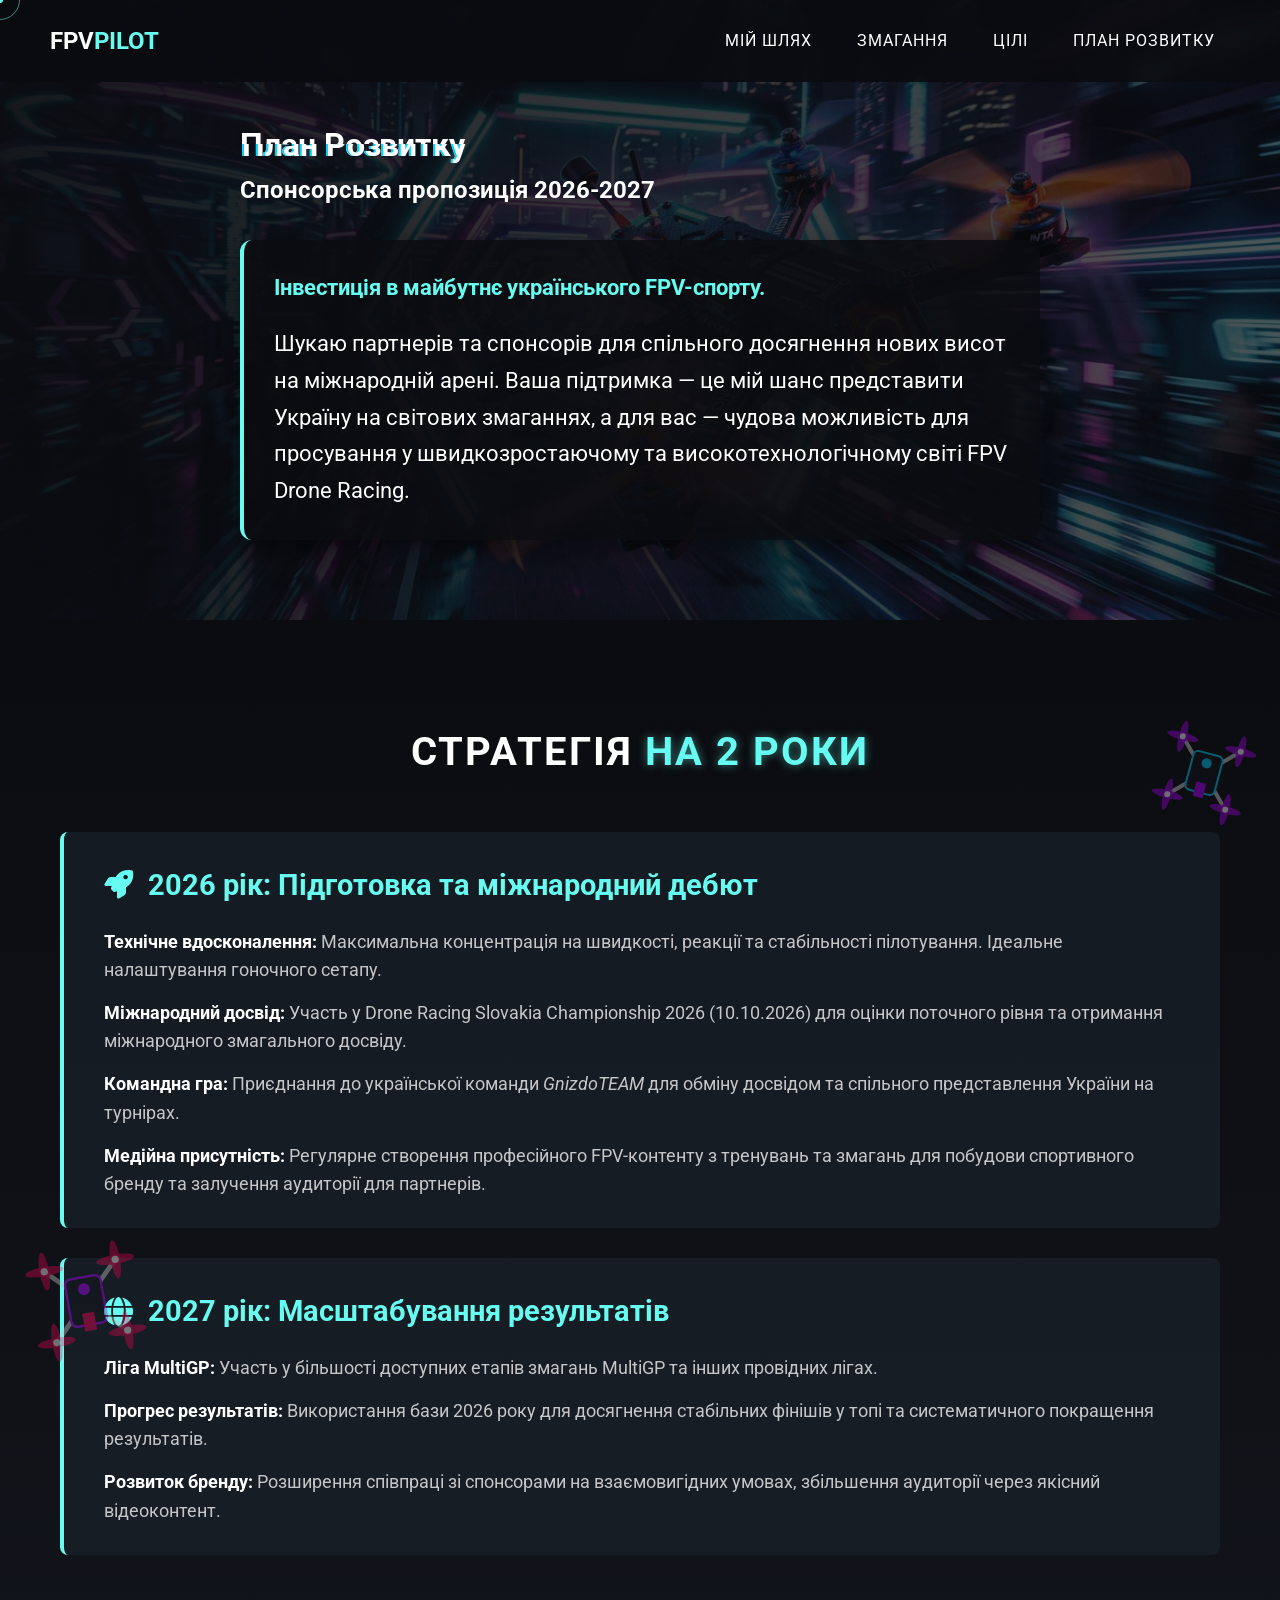
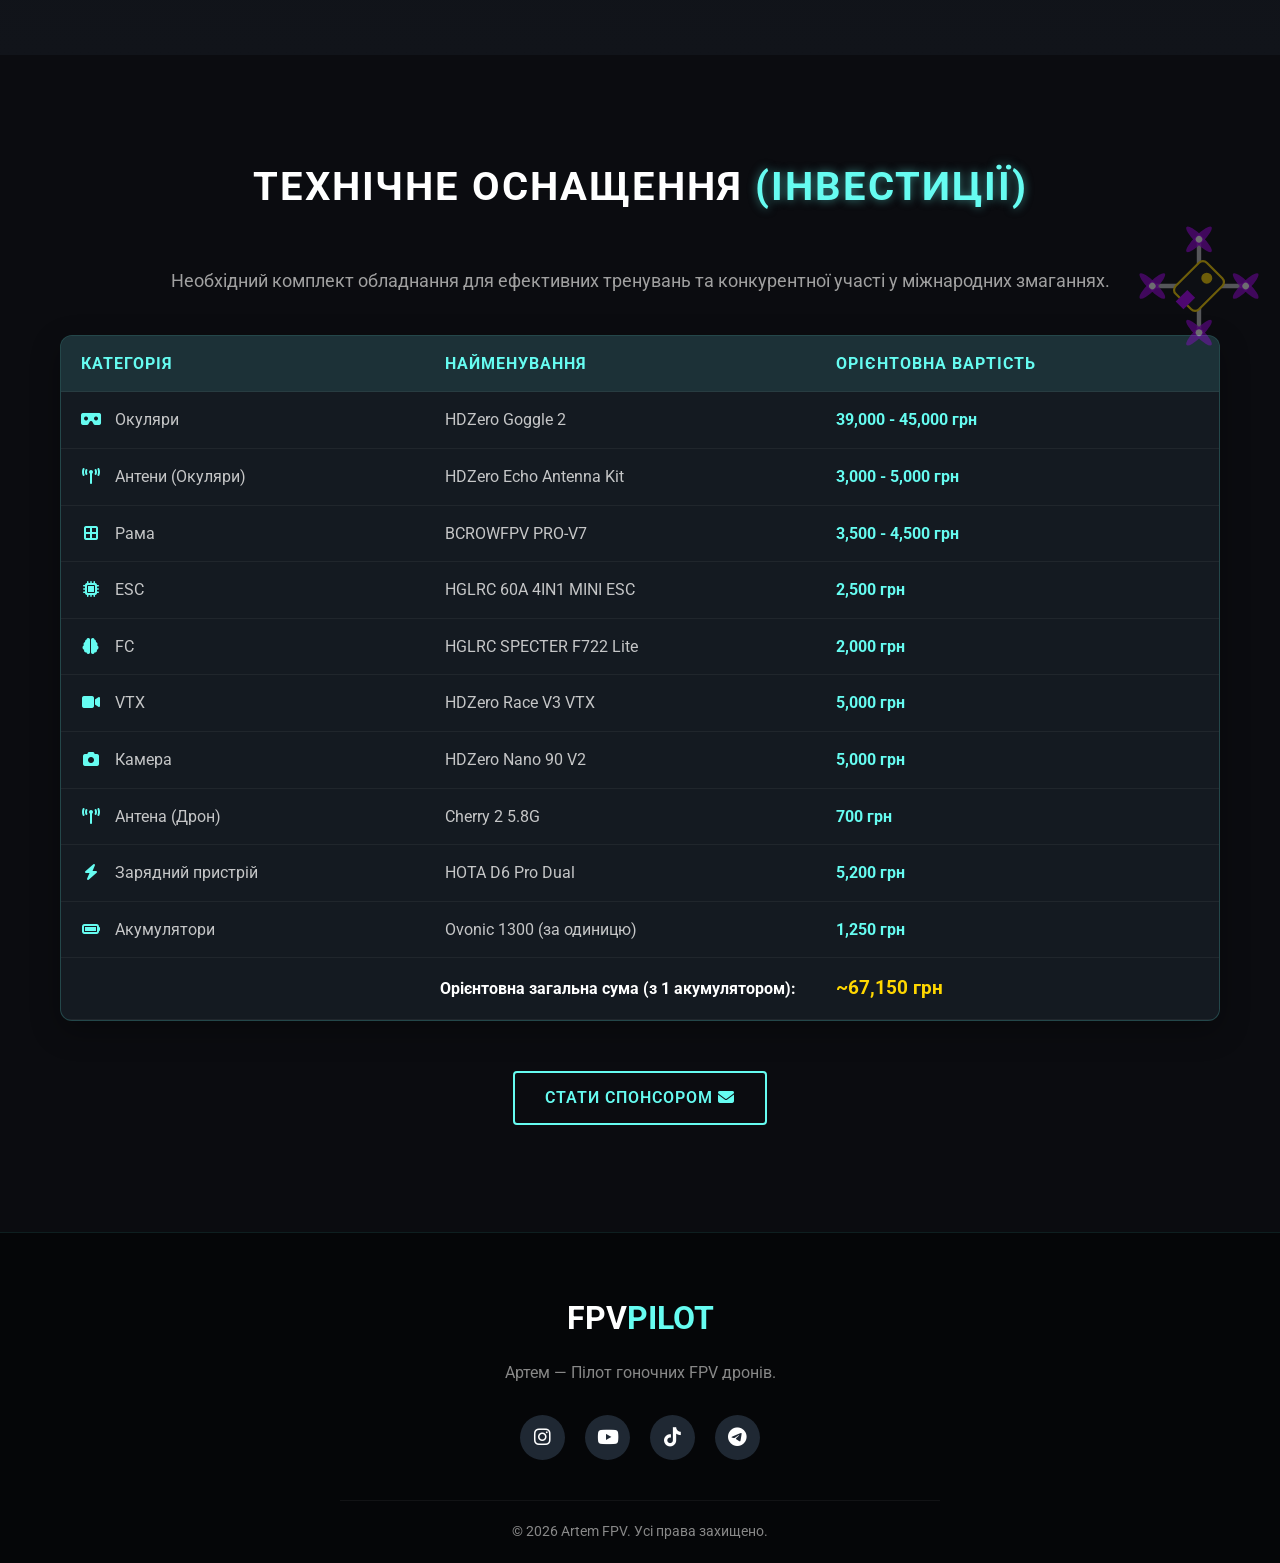
==== plan.html @ ba337486 "Add files via upload" ====
<!DOCTYPE html>
<html lang="uk">

<head>
    <meta charset="UTF-8">
    <meta name="viewport" content="width=device-width, initial-scale=1.0">
    <title>План Розвитку | Артем FPV</title>
    <meta name="description" content="Перспективний план розвитку та спонсорська пропозиція пілота гоночних FPV дронів Артема на 2026-2027 роки.">
    <link rel="stylesheet" href="style.css">
    <link href="https://fonts.googleapis.com/css2?family=Roboto:wght@300;400;700;900&display=swap" rel="stylesheet">
    <link rel="stylesheet" href="https://cdnjs.cloudflare.com/ajax/libs/font-awesome/6.4.0/css/all.min.css">
</head>

<body>
    <div class="loader-wrapper">
        <div class="loader"></div>
    </div>

    <!-- Custom Cursor -->
    <div class="cursor-dot"></div>
    <div class="cursor-outline"></div>

    <nav class="navbar scrolled">
        <div class="logo">FPV<span>PILOT</span></div>
        <ul class="nav-links">
            <li><a href="index.html#journey">Мій шлях</a></li>
            <li><a href="index.html#competitions">Змагання</a></li>
            <li><a href="index.html#goals">Цілі</a></li>
            <li><a href="plan.html" class="active">План розвитку</a></li>
        </ul>
        <div class="hamburger">
            <i class="fas fa-bars"></i>
        </div>
    </nav>

    <header class="page-header">
        <div class="hero-overlay"></div>
        <div class="container hero-container" style="justify-content: center; text-align: center;">
            <div class="hero-content" style="flex: none; max-width: 800px;">
                <h1 class="glitch" data-text="План Розвитку">План Розвитку</h1>
                <h2>Спонсорська пропозиція 2026-2027</h2>
                <div class="hero-about-text" style="text-align: left; background: rgba(11, 12, 16, 0.85);">
                    <p><strong>Інвестиція в майбутнє українського FPV-спорту.</strong></p>
                    <p>Шукаю партнерів та спонсорів для спільного досягнення нових висот на міжнародній арені. Ваша підтримка — це мій шанс представити Україну на світових змаганнях, а для вас — чудова можливість для просування у швидкозростаючому та високотехнологічному світі FPV Drone Racing.</p>
                </div>
            </div>
        </div>
    </header>

    <section id="strategy" class="journey" style="position: relative; overflow: hidden;">
        <div class="drone-decoration drone-1 spin-always" style="width: 100px; height: 100px; top: 10%; right: 2%; z-index: 0; opacity: 0.4;"></div>
        <div class="drone-decoration drone-4 spin-hover" style="width: 120px; height: 120px; top: 60%; left: 2%; z-index: 0; opacity: 0.4;"></div>
        <div class="container">
            <h2 class="section-title">Стратегія <span>на 2 роки</span></h2>
            
            <div class="strategy-wrapper" style="display: flex; flex-direction: column; gap: 30px; margin-top: 40px;">
                <!-- 2026 -->
                <div class="strategy-block" style="background: rgba(31, 40, 51, 0.5); border-left: 4px solid var(--primary-color); padding: 30px 40px; border-radius: 8px;">
                    <h3 style="font-size: 1.8rem; color: var(--primary-color); margin-bottom: 20px; display: flex; align-items: center;">
                        <i class="fas fa-rocket" style="margin-right: 15px;"></i> 2026 рік: Підготовка та міжнародний дебют
                    </h3>
                    <ul style="list-style: none; padding: 0;">
                        <li style="margin-bottom: 15px; font-size: 1.1rem; line-height: 1.6;">
                            <strong style="color: #fff;">Технічне вдосконалення:</strong> Максимальна концентрація на швидкості, реакції та стабільності пілотування. Ідеальне налаштування гоночного сетапу.
                        </li>
                        <li style="margin-bottom: 15px; font-size: 1.1rem; line-height: 1.6;">
                            <strong style="color: #fff;">Міжнародний досвід:</strong> Участь у Drone Racing Slovakia Championship 2026 (10.10.2026) для оцінки поточного рівня та отримання міжнародного змагального досвіду.
                        </li>
                        <li style="margin-bottom: 15px; font-size: 1.1rem; line-height: 1.6;">
                            <strong style="color: #fff;">Командна гра:</strong> Приєднання до української команди <em>GnizdoTEAM</em> для обміну досвідом та спільного представлення України на турнірах.
                        </li>
                        <li style="margin-bottom: 0; font-size: 1.1rem; line-height: 1.6;">
                            <strong style="color: #fff;">Медійна присутність:</strong> Регулярне створення професійного FPV-контенту з тренувань та змагань для побудови спортивного бренду та залучення аудиторії для партнерів.
                        </li>
                    </ul>
                </div>

                <!-- 2027 -->
                <div class="strategy-block" style="background: rgba(31, 40, 51, 0.5); border-left: 4px solid var(--primary-color); padding: 30px 40px; border-radius: 8px;">
                    <h3 style="font-size: 1.8rem; color: var(--primary-color); margin-bottom: 20px; display: flex; align-items: center;">
                        <i class="fas fa-globe" style="margin-right: 15px;"></i> 2027 рік: Масштабування результатів
                    </h3>
                    <ul style="list-style: none; padding: 0;">
                        <li style="margin-bottom: 15px; font-size: 1.1rem; line-height: 1.6;">
                            <strong style="color: #fff;">Ліга MultiGP:</strong> Участь у більшості доступних етапів змагань MultiGP та інших провідних лігах.
                        </li>
                        <li style="margin-bottom: 15px; font-size: 1.1rem; line-height: 1.6;">
                            <strong style="color: #fff;">Прогрес результатів:</strong> Використання бази 2026 року для досягнення стабільних фінішів у топі та систематичного покращення результатів.
                        </li>
                        <li style="margin-bottom: 0; font-size: 1.1rem; line-height: 1.6;">
                            <strong style="color: #fff;">Розвиток бренду:</strong> Розширення співпраці зі спонсорами на взаємовигідних умовах, збільшення аудиторії через якісний відеоконтент.
                        </li>
                    </ul>
                </div>
            </div>
        </div>
    </section>

    <section id="equipment" class="competitions" style="position: relative; overflow: hidden;">
        <div class="drone-decoration drone-3 spin-always" style="width: 110px; height: 110px; top: 15%; right: 2%; z-index: 0; opacity: 0.4;"></div>
        <div class="container">
            <h2 class="section-title">Технічне оснащення <span>(Інвестиції)</span></h2>
            <p style="text-align: center; margin-bottom: 40px; font-size: 1.1rem; color: #a0a0a0;">Необхідний комплект обладнання для ефективних тренувань та конкурентної участі у міжнародних змаганнях.</p>
            
            <div class="table-container">
                <table class="sponsor-table">
                    <thead>
                        <tr>
                            <th>Категорія</th>
                            <th>Найменування</th>
                            <th>Орієнтовна вартість</th>
                        </tr>
                    </thead>
                    <tbody>
                        <tr>
                            <td><i class="fas fa-vr-cardboard"></i> Окуляри</td>
                            <td>HDZero Goggle 2</td>
                            <td class="price">39,000 - 45,000 грн</td>
                        </tr>
                        <tr>
                            <td><i class="fas fa-broadcast-tower"></i> Антени (Окуляри)</td>
                            <td>HDZero Echo Antenna Kit</td>
                            <td class="price">3,000 - 5,000 грн</td>
                        </tr>
                        <tr>
                            <td><i class="fas fa-border-all"></i> Рама</td>
                            <td>BCROWFPV PRO-V7</td>
                            <td class="price">3,500 - 4,500 грн</td>
                        </tr>
                        <tr>
                            <td><i class="fas fa-microchip"></i> ESC</td>
                            <td>HGLRC 60A 4IN1 MINI ESC</td>
                            <td class="price">2,500 грн</td>
                        </tr>
                        <tr>
                            <td><i class="fas fa-brain"></i> FC</td>
                            <td>HGLRC SPECTER F722 Lite</td>
                            <td class="price">2,000 грн</td>
                        </tr>
                        <tr>
                            <td><i class="fas fa-video"></i> VTX</td>
                            <td>HDZero Race V3 VTX</td>
                            <td class="price">5,000 грн</td>
                        </tr>
                        <tr>
                            <td><i class="fas fa-camera"></i> Камера</td>
                            <td>HDZero Nano 90 V2</td>
                            <td class="price">5,000 грн</td>
                        </tr>
                        <tr>
                            <td><i class="fas fa-broadcast-tower"></i> Антена (Дрон)</td>
                            <td>Cherry 2 5.8G</td>
                            <td class="price">700 грн</td>
                        </tr>
                        <tr>
                            <td><i class="fas fa-bolt"></i> Зарядний пристрій</td>
                            <td>HOTA D6 Pro Dual</td>
                            <td class="price">5,200 грн</td>
                        </tr>
                        <tr>
                            <td><i class="fas fa-battery-full"></i> Акумулятори</td>
                            <td>Ovonic 1300 (за одиницю)</td>
                            <td class="price">1,250 грн</td>
                        </tr>
                    </tbody>
                    <tfoot>
                        <tr>
                            <td colspan="2" style="text-align: right; font-weight: bold; color: #fff;">Орієнтовна загальна сума (з 1 акумулятором):</td>
                            <td class="price total">~67,150 грн</td>
                        </tr>
                    </tfoot>
                </table>
            </div>
            
            <div style="text-align: center; margin-top: 50px;">
                <a href="mailto:contact@example.com" class="btn primary-btn">Стати Спонсором <i class="fas fa-envelope"></i></a>
            </div>
        </div>
    </section>

    <footer>
        <div class="footer-content">
            <div class="footer-logo">FPV<span>PILOT</span></div>
            <p>Артем — Пілот гоночних FPV дронів.</p>
            <div class="socials">
                <a href="#"><i class="fab fa-instagram"></i></a>
                <a href="#"><i class="fab fa-youtube"></i></a>
                <a href="#"><i class="fab fa-tiktok"></i></a>
                <a href="#"><i class="fab fa-telegram-plane"></i></a>
            </div>
            <p class="copyright">&copy; 2026 Artem FPV. Усі права захищено.</p>
        </div>
    </footer>

    <script src="script.js"></script>
</body>
</html>
---- style.css ----
:root {
    --bg-color: #0b0c10;
    --text-color: #c5c6c7;
    --primary-color: #66fcf1;
    --primary-dark: #45a29e;
    --secondary-color: #1f2833;
    --neon-blue: #00d2ff;
    --neon-purple: #b200ff;
    --font-heading: 'Roboto', sans-serif;
    --font-body: 'Roboto', sans-serif;
    --transition: all 0.3s ease;
}

* {
    margin: 0;
    padding: 0;
    box-sizing: border-box;
}

html {
    scroll-behavior: smooth;
    interpolate-size: allow-keywords;
}

body {
    background-color: var(--bg-color);
    background-image: 
        linear-gradient(rgba(102, 252, 241, 0.03) 1px, transparent 1px),
        linear-gradient(90deg, rgba(102, 252, 241, 0.03) 1px, transparent 1px);
    background-size: 30px 30px;
    animation: move-grid 15s linear infinite;
    color: var(--text-color);
    font-family: var(--font-body);
    line-height: 1.6;
    overflow-x: hidden;
    cursor: none;
}

@keyframes move-grid {
    0% { background-position: 0 0; }
    100% { background-position: 30px 30px; }
}

/* Custom Cursor */
.cursor-dot {
    position: fixed;
    top: 0;
    left: 0;
    width: 6px;
    height: 6px;
    background-color: var(--primary-color);
    border-radius: 50%;
    transform: translate(-50%, -50%);
    pointer-events: none;
    z-index: 10000;
}

.cursor-outline {
    position: fixed;
    top: 0;
    left: 0;
    width: 40px;
    height: 40px;
    border: 1px solid rgba(102, 252, 241, 0.5);
    border-radius: 50%;
    transform: translate(-50%, -50%);
    pointer-events: none;
    z-index: 9999;
    transition: width 0.2s, height 0.2s, background-color 0.2s;
}

a:hover ~ .cursor-outline, 
button:hover ~ .cursor-outline,
.card:hover ~ .cursor-outline,
.goal-box:hover ~ .cursor-outline {
    width: 60px;
    height: 60px;
    background-color: rgba(102, 252, 241, 0.1);
}

.container {
    max-width: 1200px;
    margin: 0 auto;
    padding: 0 20px;
}

/* Loader */
.loader-wrapper {
    position: fixed;
    top: 0;
    left: 0;
    width: 100vw;
    height: 100vh;
    background-color: var(--bg-color);
    display: flex;
    justify-content: center;
    align-items: center;
    z-index: 9999;
    transition: opacity 0.5s ease;
}

.loader {
    width: 50px;
    height: 50px;
    border: 3px solid transparent;
    border-top-color: var(--primary-color);
    border-radius: 50%;
    animation: spin 1s linear infinite;
    box-shadow: 0 0 15px var(--primary-color);
}

@keyframes spin {
    0% { transform: rotate(0deg); }
    100% { transform: rotate(360deg); }
}

/* Typography */
h1, h2, h3, h4 {
    font-family: var(--font-heading);
    color: #fff;
}

.section-title {
    text-align: center;
    font-size: 2.5rem;
    margin-bottom: 3rem;
    text-transform: uppercase;
    letter-spacing: 2px;
}

.section-title span {
    color: var(--primary-color);
    text-shadow: 0 0 10px rgba(102, 252, 241, 0.5);
}

/* Navbar */
.navbar {
    position: fixed;
    top: 0;
    width: 100%;
    display: flex;
    justify-content: space-between;
    align-items: center;
    padding: 20px 50px;
    background: rgba(11, 12, 16, 0.9);
    backdrop-filter: blur(10px);
    z-index: 1000;
    transition: var(--transition);
}

.navbar.scrolled {
    padding: 15px 50px;
    box-shadow: 0 2px 10px rgba(0, 0, 0, 0.5);
}

.logo {
    font-family: var(--font-heading);
    font-size: 1.5rem;
    font-weight: 700;
    color: #fff;
    cursor: pointer;
}

.logo span {
    color: var(--primary-color);
}

.nav-links {
    display: flex;
    list-style: none;
    gap: 15px;
    position: relative;
    anchor-name: --nav-indicator;
}

.nav-links a {
    display: block;
    color: #fff;
    text-decoration: none;
    font-size: 1rem;
    font-family: var(--font-heading);
    text-transform: uppercase;
    letter-spacing: 1px;
    transition: var(--transition);
    padding: 8px 15px;
    border-radius: 8px;
}

.nav-links a:hover,
.nav-links a:focus-visible {
    anchor-name: --nav-indicator;
}

.nav-links::before,
.nav-links::after {
    content: "";
    position: absolute;
    position-anchor: --nav-indicator;
    top: calc(anchor(bottom) - 4px);
    right: calc(anchor(right) + 1rem);
    bottom: anchor(bottom);
    left: calc(anchor(left) + 1rem);
    transition: 500ms;
    transition-timing-function: linear(
        0, 0.008 1.1%, 0.031 2.2%, 0.129 4.8%, 0.257 7.2%, 0.671 14.2%,
        0.789 16.5%, 0.881 18.6%, 0.957 20.7%, 1.019 22.9%, 1.063 25.1%,
        1.094 27.4%, 1.114 30.7%, 1.112 34.5%, 1.018 49.9%, 0.99 59.1%, 1
    );
    z-index: -1;
    border-radius: 40% 60% 60% 40% / 70% 30% 70% 30%;
    pointer-events: none;
    animation: blob-morph 3s infinite alternate ease-in-out;
}

@keyframes blob-morph {
    0% { border-radius: 40% 60% 60% 40% / 70% 30% 70% 30%; }
    100% { border-radius: 60% 40% 30% 70% / 60% 30% 70% 40%; }
}

.nav-links::after {
    backdrop-filter: blur(2px);
    background-color: rgba(102, 252, 241, 0.2);
}

.nav-links:has(a:hover, a:focus-visible)::before,
.nav-links:has(a:hover, a:focus-visible)::after {
    top: anchor(top);
    right: anchor(right);
    bottom: anchor(bottom);
    left: anchor(left);
}

.hamburger {
    display: none;
    font-size: 1.5rem;
    color: #fff;
    cursor: pointer;
}

/* Hero Section */
.hero {
    min-height: 100vh;
    background: url('hero.jpg') no-repeat center center/cover;
    position: relative;
    display: flex;
    justify-content: center;
    align-items: center;
    padding: 120px 0 50px;
}

.hero-overlay {
    position: absolute;
    top: 0;
    left: 0;
    width: 100%;
    height: 100%;
    background: linear-gradient(to right, rgba(11, 12, 16, 0.95), rgba(11, 12, 16, 0.7));
}

.hero-container {
    position: relative;
    z-index: 1;
    display: flex;
    align-items: center;
    gap: 50px;
    width: 100%;
}

.hero-content {
    flex: 1;
    text-align: left;
    transform: translateY(20px);
    opacity: 0;
    animation: fadeInUp 1s ease forwards 0.5s;
}

.hero-about-text {
    margin: 30px 0;
    font-size: 1.35rem; /* Larger font size as requested */
    color: #fff; /* Brighter text color */
    background: rgba(11, 12, 16, 0.75); /* Dark semi-transparent background */
    backdrop-filter: blur(10px); /* Glassmorphism effect */
    padding: 30px;
    border-radius: 12px;
    border-left: 4px solid var(--primary-color); /* Highlight border */
    box-shadow: 0 10px 30px rgba(0, 0, 0, 0.5); /* Depth shadow */
}
.hero-about-text p {
    margin-bottom: 20px;
    line-height: 1.7;
}
.hero-about-text p:last-child {
    margin-bottom: 0;
}
.hero-about-text strong {
    color: var(--primary-color);
}

.hero-image-block {
    flex: 1;
    transform: translateY(20px);
    opacity: 0;
    animation: fadeInUp 1s ease forwards 0.7s;
}

.hero h1 {
    font-size: 5rem;
    margin-bottom: 10px;
    text-transform: uppercase;
    letter-spacing: 5px;
    color: #fff;
    position: relative;
}

/* Glitch Effect */
.glitch {
    position: relative;
}
.glitch::before, .glitch::after {
    content: attr(data-text);
    position: absolute;
    top: 0;
    left: 0;
    width: 100%;
    height: 100%;
    background: transparent;
}
.glitch::before {
    left: 2px;
    text-shadow: -2px 0 var(--neon-blue);
    clip: rect(24px, 550px, 90px, 0);
    animation: glitch-anim 3s infinite linear alternate-reverse;
}
.glitch::after {
    left: -2px;
    text-shadow: -2px 0 var(--neon-purple);
    clip: rect(85px, 550px, 140px, 0);
    animation: glitch-anim 2.5s infinite linear alternate-reverse;
}

@keyframes glitch-anim {
    0% { clip: rect(22px, 9999px, 83px, 0); }
    20% { clip: rect(65px, 9999px, 98px, 0); }
    40% { clip: rect(31px, 9999px, 15px, 0); }
    60% { clip: rect(104px, 9999px, 50px, 0); }
    80% { clip: rect(81px, 9999px, 33px, 0); }
    100% { clip: rect(15px, 9999px, 11px, 0); }
}

.hero h2 {
    font-size: 1.5rem;
    color: var(--primary-color);
    margin-bottom: 20px;
    letter-spacing: 2px;
}

.hero p {
    font-size: 1.1rem;
    margin-bottom: 40px;
}

.btn {
    display: inline-block;
    padding: 12px 30px;
    background: transparent;
    color: var(--primary-color);
    font-family: var(--font-heading);
    text-transform: uppercase;
    text-decoration: none;
    border: 2px solid var(--primary-color);
    border-radius: 4px;
    font-weight: 600;
    letter-spacing: 1px;
    transition: var(--transition);
    position: relative;
    overflow: hidden;
    z-index: 1;
}

.btn::before {
    content: '';
    position: absolute;
    top: 0;
    left: 0;
    width: 0;
    height: 100%;
    background: var(--primary-color);
    z-index: -1;
    transition: var(--transition);
}

.btn:hover {
    color: var(--bg-color);
    box-shadow: 0 0 20px var(--primary-color);
}

.btn:hover::before {
    width: 100%;
}

/* Sections General */
section {
    padding: 100px 0;
    position: relative;
    overflow: hidden;
}

/* About Section */
.about {
    background-color: var(--bg-color);
}

.about-content {
    display: flex;
    align-items: center;
    gap: 50px;
}

.about-image {
    flex: 1;
    position: relative;
}

.about-image img {
    width: 100%;
    border-radius: 10px;
    display: block;
    position: relative;
    z-index: 2;
    filter: grayscale(20%);
    transition: var(--transition);
}

.about-image:hover img {
    filter: grayscale(0%);
    transform: scale(1.02);
}

.image-border {
    position: absolute;
    top: -15px;
    left: -15px;
    width: 100%;
    height: 100%;
    border: 3px solid var(--primary-color);
    border-radius: 10px;
    z-index: 1;
    transition: var(--transition);
}

.about-image:hover .image-border {
    top: -20px;
    left: -20px;
    box-shadow: -10px -10px 30px rgba(102, 252, 241, 0.2);
}

.about-text {
    flex: 1;
}

.about-text p {
    margin-bottom: 20px;
    font-size: 1.1rem;
}

.about-text strong {
    color: #fff;
}

.stats {
    display: flex;
    gap: 30px;
    margin-top: 30px;
}

.stat-box {
    background: var(--secondary-color);
    padding: 20px;
    border-radius: 8px;
    border-left: 4px solid var(--primary-color);
    min-width: 150px;
}

.stat-box h3 {
    font-size: 1.8rem;
    color: var(--primary-color);
    margin-bottom: 5px;
}

.stat-box span {
    font-size: 0.9rem;
    text-transform: uppercase;
    letter-spacing: 1px;
}

/* Journey Section */
.journey {
    background: linear-gradient(180deg, var(--bg-color) 0%, #11141a 100%);
}

.timeline {
    position: relative;
    max-width: 800px;
    margin: 0 auto;
}

.timeline::after {
    content: '';
    position: absolute;
    width: 2px;
    background: var(--primary-color);
    top: 0;
    bottom: 0;
    left: 50%;
    margin-left: -1px;
    box-shadow: 0 0 10px var(--primary-color);
}

.timeline-item {
    padding: 10px 40px;
    position: relative;
    background-color: inherit;
    width: 50%;
    opacity: 0;
    transform: translateY(30px);
    transition: all 0.6s ease;
}

.timeline-item.visible {
    opacity: 1;
    transform: translateY(0);
}

.timeline-item:nth-child(odd) {
    left: 0;
}

.timeline-item:nth-child(even) {
    left: 50%;
}

.timeline-dot {
    position: absolute;
    width: 20px;
    height: 20px;
    background-color: var(--bg-color);
    border: 4px solid var(--primary-color);
    border-radius: 50%;
    top: 15px;
    z-index: 1;
    box-shadow: 0 0 15px var(--primary-color);
}

.timeline-item:nth-child(odd) .timeline-dot {
    right: -10px;
}

.timeline-item:nth-child(even) .timeline-dot {
    left: -10px;
}

.timeline-content {
    padding: 20px;
    background: var(--secondary-color);
    position: relative;
    border-radius: 8px;
    border: 1px solid rgba(102, 252, 241, 0.1);
    transition: var(--transition);
}

.timeline-item:hover .timeline-content {
    box-shadow: 0 0 20px rgba(102, 252, 241, 0.2);
    transform: translateY(-5px);
    border-color: rgba(102, 252, 241, 0.5);
}

.timeline-content h3 {
    margin-bottom: 10px;
    color: var(--primary-color);
}

/* Competitions Section */
.competitions {
    background-color: var(--bg-color);
}

.cards-grid {
    display: flex;
    flex-wrap: wrap;
    justify-content: center;
    gap: 30px;
}

.card {
    background: var(--secondary-color);
    padding: 30px;
    border-radius: 10px;
    text-align: center;
    position: relative;
    overflow: hidden;
    transition: var(--transition);
    border: 1px solid transparent;
    flex: 1 1 300px;
    max-width: 350px;
}

.card::before {
    content: '';
    position: absolute;
    top: -50%;
    left: -50%;
    width: 200%;
    height: 200%;
    background: radial-gradient(circle, rgba(102,252,241,0.1) 0%, transparent 70%);
    opacity: 0;
    transition: var(--transition);
    pointer-events: none;
}

.card:hover {
    transform: translateY(-10px);
    border-color: var(--primary-dark);
    box-shadow: 0 10px 30px rgba(0,0,0,0.5);
}

.card:hover::before {
    opacity: 1;
}

.card-icon {
    font-size: 2.5rem;
    margin-bottom: 20px;
}

.gold { color: #ffd700; text-shadow: 0 0 10px rgba(255, 215, 0, 0.5); }
.silver { color: #c0c0c0; text-shadow: 0 0 10px rgba(192, 192, 192, 0.5); }
.bronze { color: #cd7f32; text-shadow: 0 0 10px rgba(205, 127, 50, 0.5); }
.card-icon i:not(.gold):not(.silver):not(.bronze) { color: var(--primary-color); }

.card h3 {
    font-size: 1.5rem;
    margin-bottom: 15px;
}

.card p {
    font-size: 0.95rem;
    margin-bottom: 20px;
    color: #a0a0a0;
}

.card .date {
    display: inline-block;
    padding: 5px 15px;
    background: rgba(102, 252, 241, 0.1);
    color: var(--primary-color);
    border-radius: 20px;
    font-size: 0.85rem;
    font-family: var(--font-heading);
}

/* Goals Section */
.goals {
    background: linear-gradient(0deg, var(--bg-color) 0%, #11141a 100%);
}

.goals-wrapper {
    display: flex;
    gap: 40px;
    flex-wrap: wrap;
}

.goal-box {
    flex: 1;
    min-width: 300px;
    background: var(--secondary-color);
    border-radius: 12px;
    padding: 40px;
    position: relative;
    z-index: 1;
}

.year-2026 {
    border-top: 5px solid var(--neon-blue);
    box-shadow: 0 -5px 20px rgba(0, 210, 255, 0.1);
}

.year-2027 {
    border-top: 5px solid var(--neon-purple);
    box-shadow: 0 -5px 20px rgba(178, 0, 255, 0.1);
}

.goal-header h3 {
    font-size: 2rem;
    margin-bottom: 15px;
    display: flex;
    align-items: center;
    gap: 15px;
}

.year-2026 .goal-header h3 i { color: var(--neon-blue); }
.year-2027 .goal-header h3 i { color: var(--neon-purple); }

.goal-subtitle {
    font-size: 0.95rem;
    color: #a0a0a0;
    margin-bottom: 25px;
    padding-bottom: 15px;
    border-bottom: 1px solid rgba(255,255,255,0.1);
}

.goal-list {
    list-style: none;
}

.goal-list li {
    margin-bottom: 15px;
    display: flex;
    align-items: flex-start;
    gap: 15px;
    font-size: 1.05rem;
}

.goal-list li i {
    margin-top: 5px;
    font-size: 0.9rem;
}

.year-2026 .goal-list li i { color: var(--neon-blue); }
.year-2027 .goal-list li i { color: var(--neon-purple); }

.goal-list li.highlight {
    background: rgba(0, 210, 255, 0.1);
    padding: 15px;
    border-radius: 8px;
    border-left: 3px solid var(--neon-blue);
    margin-top: 25px;
}

/* Footer */
footer {
    background: #050608;
    padding: 60px 0 20px;
    text-align: center;
    border-top: 1px solid rgba(102, 252, 241, 0.1);
}

.footer-content {
    max-width: 600px;
    margin: 0 auto;
}

.footer-logo {
    font-family: var(--font-heading);
    font-size: 2rem;
    font-weight: 700;
    color: #fff;
    margin-bottom: 15px;
}

.footer-logo span {
    color: var(--primary-color);
}

.footer-content p {
    color: #888;
    margin-bottom: 30px;
}

.socials {
    display: flex;
    justify-content: center;
    gap: 20px;
    margin-bottom: 40px;
}

.socials a {
    display: flex;
    justify-content: center;
    align-items: center;
    width: 45px;
    height: 45px;
    background: var(--secondary-color);
    color: #fff;
    text-decoration: none;
    border-radius: 50%;
    font-size: 1.2rem;
    transition: var(--transition);
}

.socials a:hover {
    background: var(--primary-color);
    color: var(--bg-color);
    transform: translateY(-5px);
    box-shadow: 0 5px 15px rgba(102, 252, 241, 0.3);
}

.copyright {
    font-size: 0.85rem !important;
    border-top: 1px solid rgba(255,255,255,0.05);
    padding-top: 20px;
    margin-bottom: 0 !important;
}

/* Animations */
@keyframes fadeInUp {
    to {
        opacity: 1;
        transform: translateY(0);
    }
}

/* Responsive */
@media (max-width: 992px) {
    .about-content, .hero-container {
        flex-direction: column;
    }
    
    .timeline::after {
        left: 31px;
    }
    
    .timeline-item {
        width: 100%;
        padding-left: 70px;
        padding-right: 25px;
    }
    
    .timeline-item:nth-child(even) {
        left: 0;
    }
    
    .timeline-item:nth-child(odd) .timeline-dot,
    .timeline-item:nth-child(even) .timeline-dot {
        left: 21px;
    }
}

@media (max-width: 768px) {
    .navbar {
        padding: 20px;
    }
    
    .nav-links {
        position: fixed;
        right: -100%;
        top: 0;
        height: 100vh;
        background: rgba(11, 12, 16, 0.95);
        backdrop-filter: blur(15px);
        flex-direction: column;
        justify-content: center;
        align-items: center;
        width: 70%;
        transition: 0.5s ease;
    }
    
    .nav-links.active {
        right: 0;
    }
    
    .hamburger {
        display: block;
        z-index: 1001;
    }
    
    .hero h1 {
        font-size: 3rem;
    }
    
    .hero h2 {
        font-size: 1.2rem;
    }
}

/* Drone SVG Decorations */
.drone-decoration {
    position: absolute;
    width: 120px;
    height: 120px;
    opacity: 0.7;
    transition: all 0.3s ease;
    z-index: 0;
    pointer-events: auto;
    cursor: pointer;
    
    /* Default Colors */
    --drone-body: #11141a;
    --drone-accent: #66fcf1;
    --drone-prop: #b200ff; /* Purple propellers as requested */
    --drone-prop-opacity: 0.8;
}

.drone-decoration:hover {
    opacity: 1;
    transform: scale(1.1) translateY(-10px);
}

/* Hover-only spinning */
.drone-decoration.spin-hover:hover .propeller {
    animation: spin-prop 0.15s linear infinite;
}

/* Constant spinning */
.drone-decoration.spin-always .propeller {
    animation: spin-prop 0.15s linear infinite;
}

@keyframes spin-prop {
    100% { transform: rotate(360deg); }
}

/* Specific Positions & Customizations for Drones */
.drone-1 { 
    top: 5%; right: 5%; 
    transform: rotate(15deg); 
    width: 160px; height: 160px;
    --drone-accent: #00d2ff;
}
.drone-2 { 
    top: 40%; left: 2%; 
    transform: rotate(-25deg); 
    width: 130px; height: 130px;
    --drone-accent: #ff0055;
    --drone-prop: #00d2ff; /* Mix it up with blue props */
}
.drone-3 { 
    bottom: 5%; right: 10%; 
    transform: rotate(45deg); 
    width: 180px; height: 180px;
    --drone-accent: #ffd700;
}
.drone-4 { 
    top: 15%; left: 75%; 
    transform: rotate(-10deg); 
    width: 200px; height: 200px;
    --drone-accent: #b200ff;
    --drone-prop: #ff0055; /* Pink/Red props */
}

/* Page Header */
.page-header {
    min-height: 60vh;
    background: url('hero.jpg') no-repeat center center/cover;
    position: relative;
    display: flex;
    justify-content: center;
    align-items: center;
    padding: 120px 0 50px;
}

/* Table Styles for Sponsorship */
.table-container {
    width: 100%;
    overflow-x: auto;
    margin-top: 30px;
    background: rgba(31, 40, 51, 0.5);
    border-radius: 12px;
    border: 1px solid rgba(102, 252, 241, 0.2);
    box-shadow: 0 10px 30px rgba(0, 0, 0, 0.3);
}

.sponsor-table {
    width: 100%;
    border-collapse: collapse;
    min-width: 600px;
}

.sponsor-table th, .sponsor-table td {
    padding: 15px 20px;
    text-align: left;
    border-bottom: 1px solid rgba(255, 255, 255, 0.05);
}

.sponsor-table th {
    background-color: rgba(102, 252, 241, 0.1);
    color: var(--primary-color);
    font-family: var(--font-heading);
    text-transform: uppercase;
    font-weight: bold;
    letter-spacing: 1px;
}

.sponsor-table tbody tr:hover {
    background-color: rgba(255, 255, 255, 0.03);
}

.sponsor-table td i {
    color: var(--primary-color);
    margin-right: 10px;
    width: 20px;
    text-align: center;
}

.sponsor-table .price {
    font-weight: bold;
    color: var(--primary-color);
    font-family: var(--font-heading);
}

.sponsor-table .total {
    font-size: 1.2rem;
    color: #ffd700;
}

/* Mobile Responsiveness */
@media (max-width: 768px) {
    /* Drones: Smaller and out of the way */
    .drone-decoration {
        transform: scale(0.4) !important;
        opacity: 0.2 !important;
    }
    .drone-1 { top: 5% !important; right: -20px !important; left: auto !important; }
    .drone-2 { top: 20% !important; left: -20px !important; right: auto !important; }
    .drone-3 { bottom: 5% !important; right: -20px !important; left: auto !important; }
    .drone-4 { top: 40% !important; left: -20px !important; right: auto !important; }

    /* Hide custom cursor on mobile (touch screens) */
    .cursor-dot, .cursor-outline {
        display: none !important;
    }
    body {
        cursor: auto;
    }

    /* Hero adjustments */
    .hero-container {
        flex-direction: column;
        text-align: center;
        padding-top: 40px;
    }
    .hero-image-block img {
        width: 250px;
    }
    .hero h1 {
        font-size: 3rem;
    }
    .hero-about-text {
        font-size: 1rem;
        padding: 20px;
    }
    .hero-about-text p {
        line-height: 1.5;
    }
    .stats {
        flex-direction: column;
        gap: 15px;
    }

    /* Timeline adjustments */
    .timeline::before {
        left: 20px;
    }
    .timeline-item {
        width: 100%;
        padding-left: 50px !important;
        padding-right: 0 !important;
    }
    .timeline-item:nth-child(even), 
    .timeline-item:nth-child(odd) {
        left: 0 !important;
    }
    .timeline-item:nth-child(even) .timeline-dot,
    .timeline-item:nth-child(odd) .timeline-dot {
        left: 11px !important;
        right: auto !important;
    }

    /* General sections */
    .section-title {
        font-size: 2rem;
    }
    .container {
        padding: 0 15px;
    }
    
    /* Plan.html specific */
    .strategy-block {
        padding: 20px !important;
    }
    .strategy-block h3 {
        font-size: 1.3rem !important;
    }
    .sponsor-table {
        min-width: auto;
    }
    .sponsor-table th, .sponsor-table td {
        padding: 10px;
        font-size: 0.9rem;
    }
}
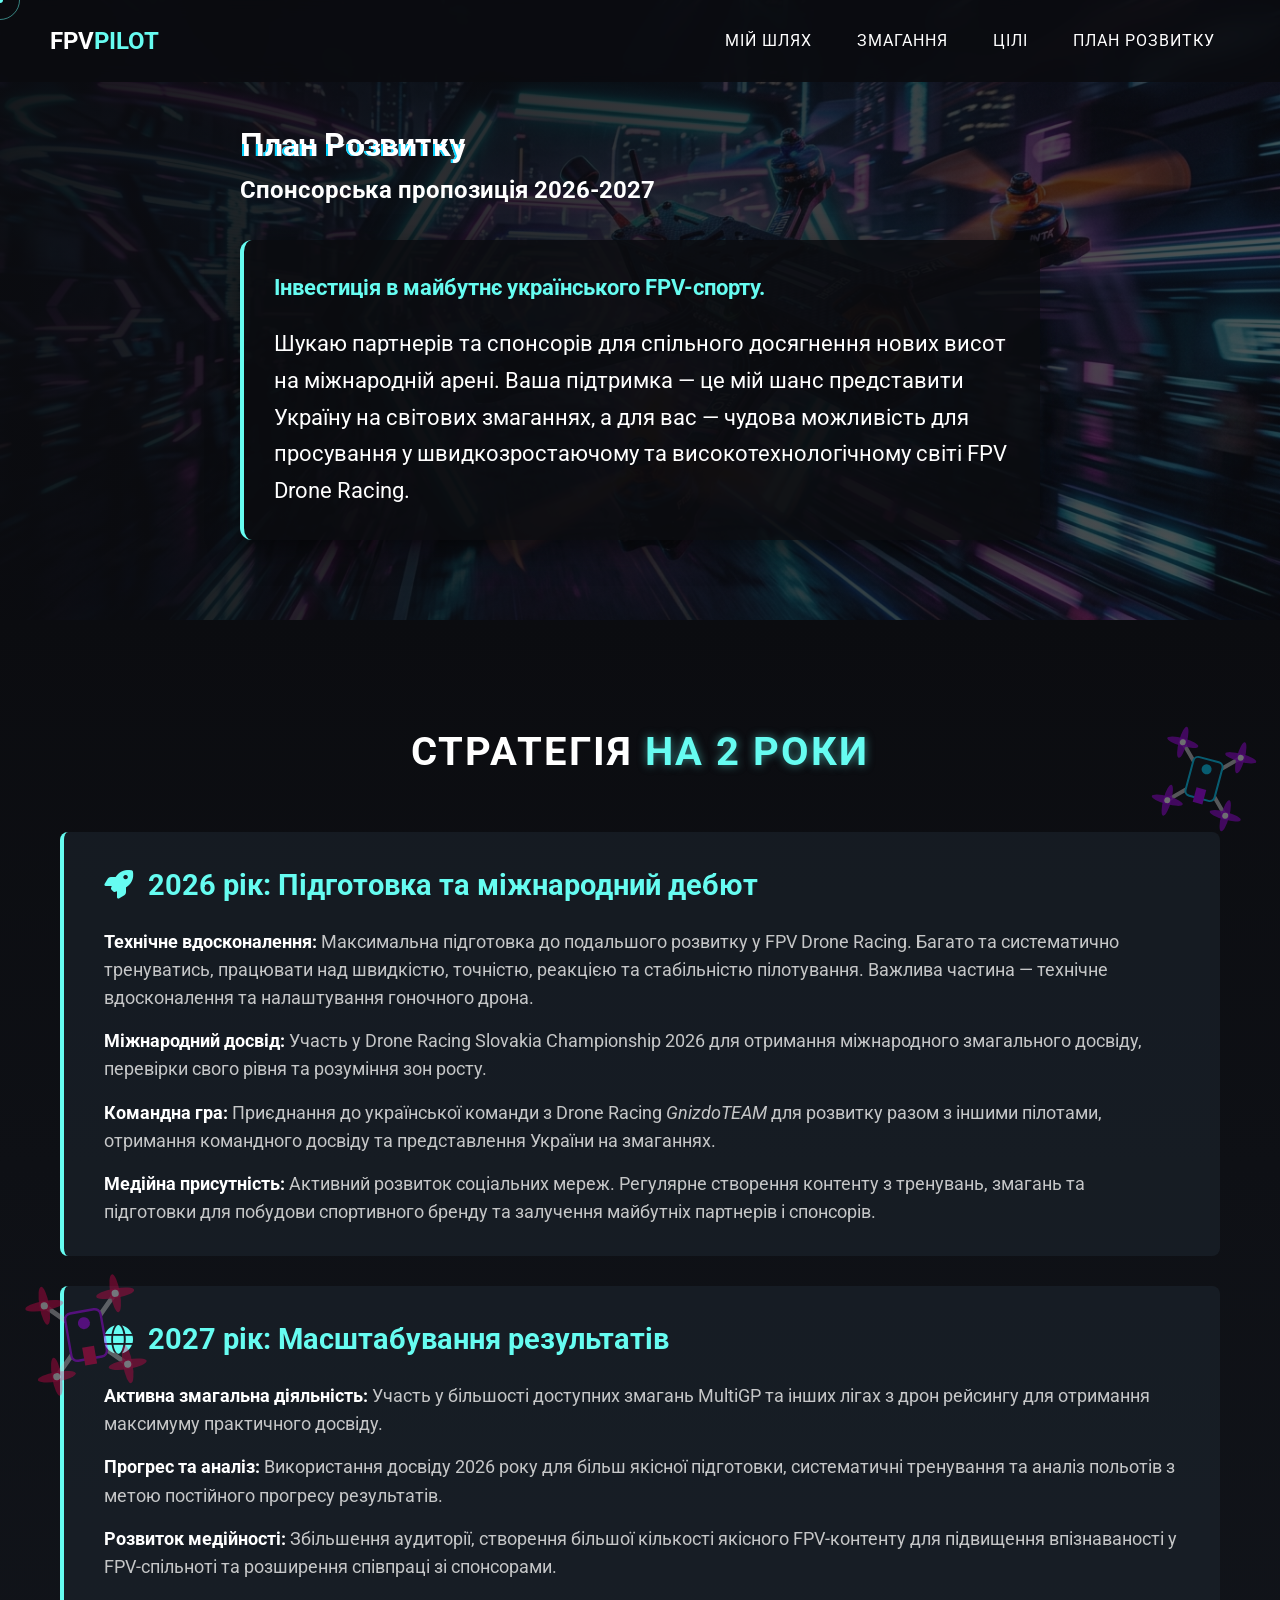
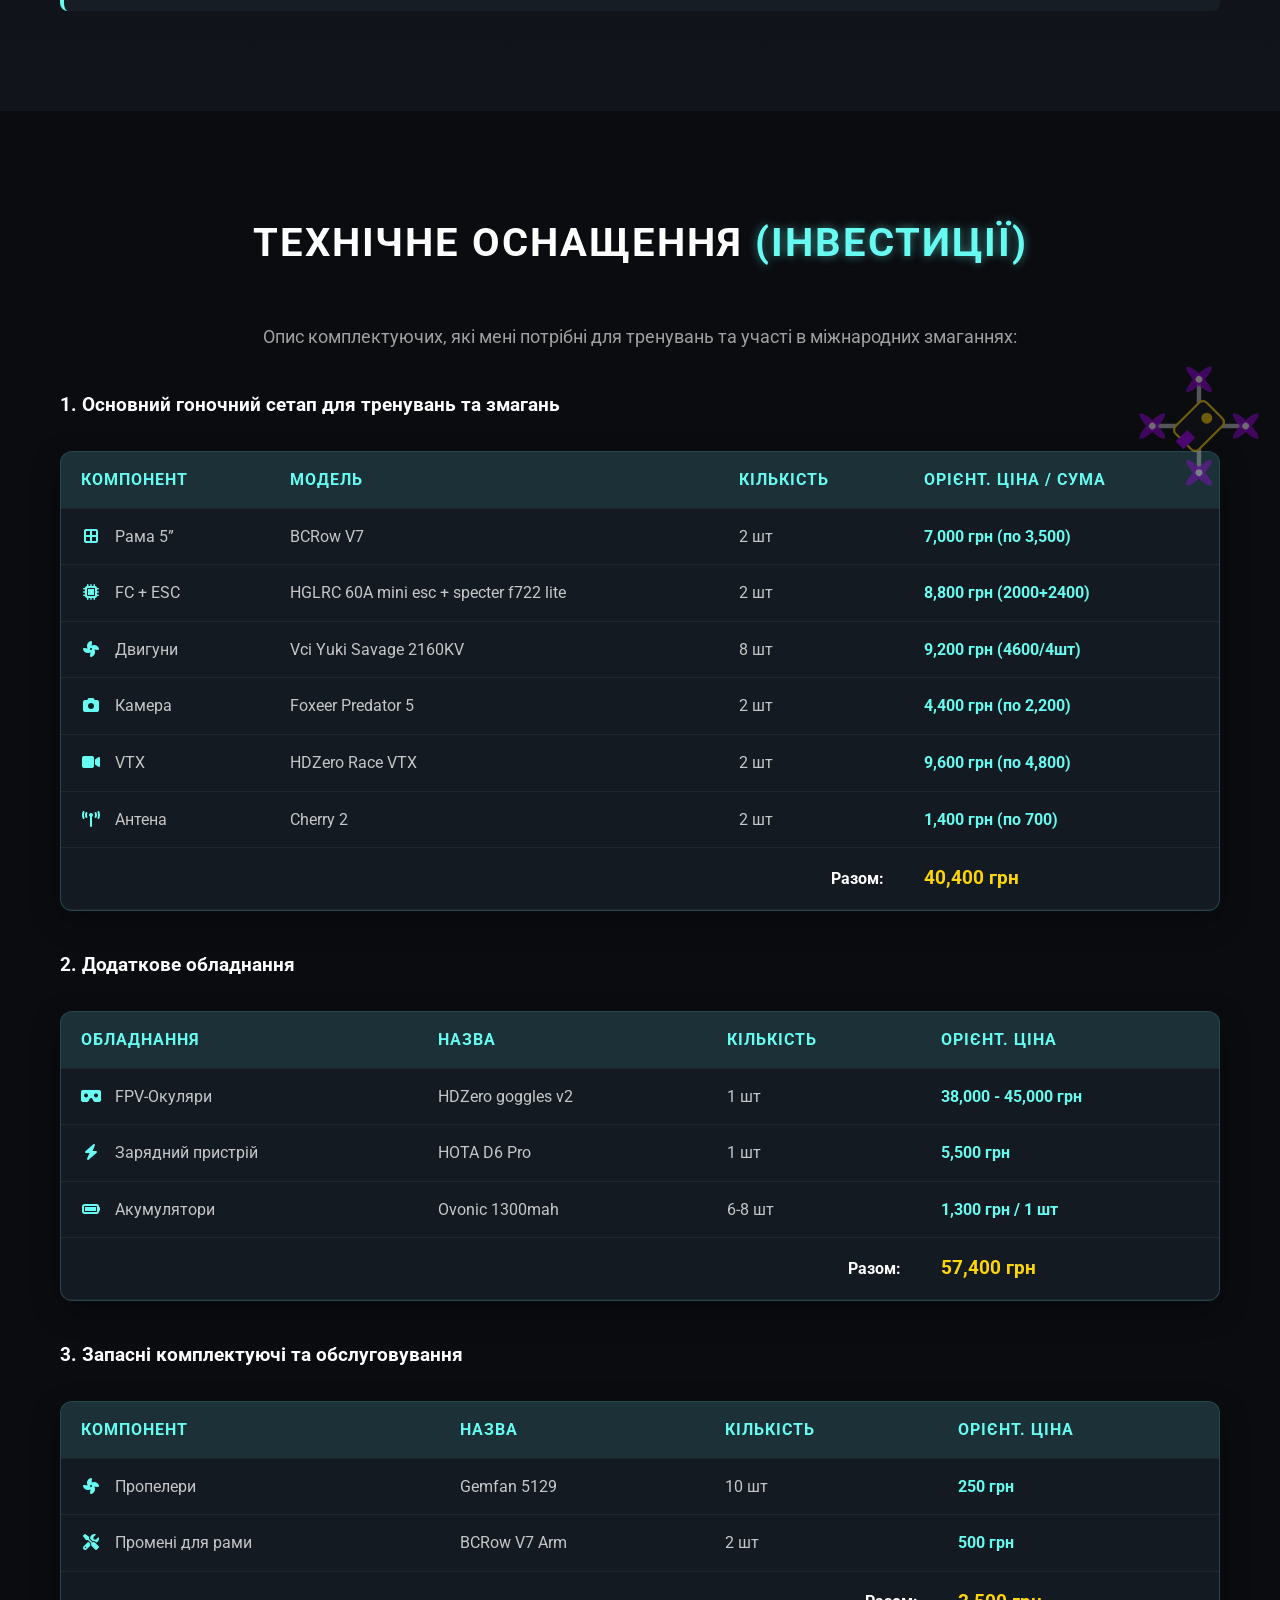
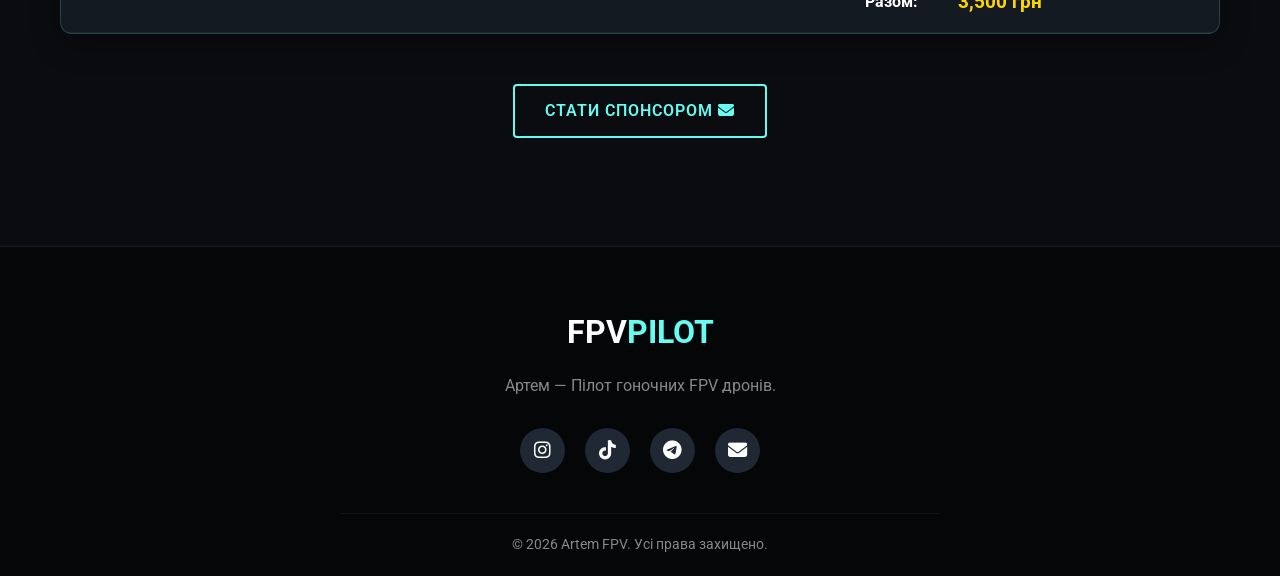
==== commit 4c1c2626: "Add files via upload" ====
--- a/plan.html
+++ b/plan.html
@@ -6,7 +6,7 @@
     <meta name="viewport" content="width=device-width, initial-scale=1.0">
     <title>План Розвитку | Артем FPV</title>
     <meta name="description" content="Перспективний план розвитку та спонсорська пропозиція пілота гоночних FPV дронів Артема на 2026-2027 роки.">
-    <link rel="stylesheet" href="style.css">
+    <link rel="stylesheet" href="style.css?v=1.1">
     <link href="https://fonts.googleapis.com/css2?family=Roboto:wght@300;400;700;900&display=swap" rel="stylesheet">
     <link rel="stylesheet" href="https://cdnjs.cloudflare.com/ajax/libs/font-awesome/6.4.0/css/all.min.css">
 </head>
@@ -61,16 +61,16 @@
                     </h3>
                     <ul style="list-style: none; padding: 0;">
                         <li style="margin-bottom: 15px; font-size: 1.1rem; line-height: 1.6;">
-                            <strong style="color: #fff;">Технічне вдосконалення:</strong> Максимальна концентрація на швидкості, реакції та стабільності пілотування. Ідеальне налаштування гоночного сетапу.
-                        </li>
-                        <li style="margin-bottom: 15px; font-size: 1.1rem; line-height: 1.6;">
-                            <strong style="color: #fff;">Міжнародний досвід:</strong> Участь у Drone Racing Slovakia Championship 2026 (10.10.2026) для оцінки поточного рівня та отримання міжнародного змагального досвіду.
-                        </li>
-                        <li style="margin-bottom: 15px; font-size: 1.1rem; line-height: 1.6;">
-                            <strong style="color: #fff;">Командна гра:</strong> Приєднання до української команди <em>GnizdoTEAM</em> для обміну досвідом та спільного представлення України на турнірах.
+                            <strong style="color: #fff;">Технічне вдосконалення:</strong> Максимальна підготовка до подальшого розвитку у FPV Drone Racing. Багато та систематично тренуватись, працювати над швидкістю, точністю, реакцією та стабільністю пілотування. Важлива частина — технічне вдосконалення та налаштування гоночного дрона.
+                        </li>
+                        <li style="margin-bottom: 15px; font-size: 1.1rem; line-height: 1.6;">
+                            <strong style="color: #fff;">Міжнародний досвід:</strong> Участь у Drone Racing Slovakia Championship 2026 для отримання міжнародного змагального досвіду, перевірки свого рівня та розуміння зон росту.
+                        </li>
+                        <li style="margin-bottom: 15px; font-size: 1.1rem; line-height: 1.6;">
+                            <strong style="color: #fff;">Командна гра:</strong> Приєднання до української команди з Drone Racing <em>GnizdoTEAM</em> для розвитку разом з іншими пілотами, отримання командного досвіду та представлення України на змаганнях.
                         </li>
                         <li style="margin-bottom: 0; font-size: 1.1rem; line-height: 1.6;">
-                            <strong style="color: #fff;">Медійна присутність:</strong> Регулярне створення професійного FPV-контенту з тренувань та змагань для побудови спортивного бренду та залучення аудиторії для партнерів.
+                            <strong style="color: #fff;">Медійна присутність:</strong> Активний розвиток соціальних мереж. Регулярне створення контенту з тренувань, змагань та підготовки для побудови спортивного бренду та залучення майбутніх партнерів і спонсорів.
                         </li>
                     </ul>
                 </div>
@@ -82,13 +82,13 @@
                     </h3>
                     <ul style="list-style: none; padding: 0;">
                         <li style="margin-bottom: 15px; font-size: 1.1rem; line-height: 1.6;">
-                            <strong style="color: #fff;">Ліга MultiGP:</strong> Участь у більшості доступних етапів змагань MultiGP та інших провідних лігах.
-                        </li>
-                        <li style="margin-bottom: 15px; font-size: 1.1rem; line-height: 1.6;">
-                            <strong style="color: #fff;">Прогрес результатів:</strong> Використання бази 2026 року для досягнення стабільних фінішів у топі та систематичного покращення результатів.
+                            <strong style="color: #fff;">Активна змагальна діяльність:</strong> Участь у більшості доступних змагань MultiGP та інших лігах з дрон рейсингу для отримання максимуму практичного досвіду.
+                        </li>
+                        <li style="margin-bottom: 15px; font-size: 1.1rem; line-height: 1.6;">
+                            <strong style="color: #fff;">Прогрес та аналіз:</strong> Використання досвіду 2026 року для більш якісної підготовки, систематичні тренування та аналіз польотів з метою постійного прогресу результатів.
                         </li>
                         <li style="margin-bottom: 0; font-size: 1.1rem; line-height: 1.6;">
-                            <strong style="color: #fff;">Розвиток бренду:</strong> Розширення співпраці зі спонсорами на взаємовигідних умовах, збільшення аудиторії через якісний відеоконтент.
+                            <strong style="color: #fff;">Розвиток медійності:</strong> Збільшення аудиторії, створення більшої кількості якісного FPV-контенту для підвищення впізнаваності у FPV-спільноті та розширення співпраці зі спонсорами.
                         </li>
                     </ul>
                 </div>
@@ -100,80 +100,142 @@
         <div class="drone-decoration drone-3 spin-always" style="width: 110px; height: 110px; top: 15%; right: 2%; z-index: 0; opacity: 0.4;"></div>
         <div class="container">
             <h2 class="section-title">Технічне оснащення <span>(Інвестиції)</span></h2>
-            <p style="text-align: center; margin-bottom: 40px; font-size: 1.1rem; color: #a0a0a0;">Необхідний комплект обладнання для ефективних тренувань та конкурентної участі у міжнародних змаганнях.</p>
+            <p style="text-align: center; margin-bottom: 40px; font-size: 1.1rem; color: #a0a0a0;">Опис комплектуючих, які мені потрібні для тренувань та участі в міжнародних змаганнях:</p>
             
+            <h3 style="color: #fff; margin-bottom: 20px; text-align: left;">1. Основний гоночний сетап для тренувань та змагань</h3>
             <div class="table-container">
                 <table class="sponsor-table">
                     <thead>
                         <tr>
-                            <th>Категорія</th>
-                            <th>Найменування</th>
-                            <th>Орієнтовна вартість</th>
+                            <th>Компонент</th>
+                            <th>Модель</th>
+                            <th>Кількість</th>
+                            <th>Орієнт. ціна / Сума</th>
                         </tr>
                     </thead>
                     <tbody>
                         <tr>
-                            <td><i class="fas fa-vr-cardboard"></i> Окуляри</td>
-                            <td>HDZero Goggle 2</td>
-                            <td class="price">39,000 - 45,000 грн</td>
-                        </tr>
-                        <tr>
-                            <td><i class="fas fa-broadcast-tower"></i> Антени (Окуляри)</td>
-                            <td>HDZero Echo Antenna Kit</td>
-                            <td class="price">3,000 - 5,000 грн</td>
-                        </tr>
-                        <tr>
-                            <td><i class="fas fa-border-all"></i> Рама</td>
-                            <td>BCROWFPV PRO-V7</td>
-                            <td class="price">3,500 - 4,500 грн</td>
-                        </tr>
-                        <tr>
-                            <td><i class="fas fa-microchip"></i> ESC</td>
-                            <td>HGLRC 60A 4IN1 MINI ESC</td>
-                            <td class="price">2,500 грн</td>
-                        </tr>
-                        <tr>
-                            <td><i class="fas fa-brain"></i> FC</td>
-                            <td>HGLRC SPECTER F722 Lite</td>
-                            <td class="price">2,000 грн</td>
+                            <td><i class="fas fa-border-all"></i> Рама 5”</td>
+                            <td>BCRow V7</td>
+                            <td>2 шт</td>
+                            <td class="price">7,000 грн (по 3,500)</td>
+                        </tr>
+                        <tr>
+                            <td><i class="fas fa-microchip"></i> FC + ESC</td>
+                            <td>HGLRC 60A mini esc + specter f722 lite</td>
+                            <td>2 шт</td>
+                            <td class="price">8,800 грн (2000+2400)</td>
+                        </tr>
+                        <tr>
+                            <td><i class="fas fa-fan"></i> Двигуни</td>
+                            <td>Vci Yuki Savage 2160KV</td>
+                            <td>8 шт</td>
+                            <td class="price">9,200 грн (4600/4шт)</td>
+                        </tr>
+                        <tr>
+                            <td><i class="fas fa-camera"></i> Камера</td>
+                            <td>Foxeer Predator 5</td>
+                            <td>2 шт</td>
+                            <td class="price">4,400 грн (по 2,200)</td>
                         </tr>
                         <tr>
                             <td><i class="fas fa-video"></i> VTX</td>
-                            <td>HDZero Race V3 VTX</td>
-                            <td class="price">5,000 грн</td>
-                        </tr>
-                        <tr>
-                            <td><i class="fas fa-camera"></i> Камера</td>
-                            <td>HDZero Nano 90 V2</td>
-                            <td class="price">5,000 грн</td>
-                        </tr>
-                        <tr>
-                            <td><i class="fas fa-broadcast-tower"></i> Антена (Дрон)</td>
-                            <td>Cherry 2 5.8G</td>
-                            <td class="price">700 грн</td>
-                        </tr>
-                        <tr>
-                            <td><i class="fas fa-bolt"></i> Зарядний пристрій</td>
-                            <td>HOTA D6 Pro Dual</td>
-                            <td class="price">5,200 грн</td>
-                        </tr>
-                        <tr>
-                            <td><i class="fas fa-battery-full"></i> Акумулятори</td>
-                            <td>Ovonic 1300 (за одиницю)</td>
-                            <td class="price">1,250 грн</td>
+                            <td>HDZero Race VTX</td>
+                            <td>2 шт</td>
+                            <td class="price">9,600 грн (по 4,800)</td>
+                        </tr>
+                        <tr>
+                            <td><i class="fas fa-broadcast-tower"></i> Антена</td>
+                            <td>Cherry 2</td>
+                            <td>2 шт</td>
+                            <td class="price">1,400 грн (по 700)</td>
                         </tr>
                     </tbody>
                     <tfoot>
                         <tr>
-                            <td colspan="2" style="text-align: right; font-weight: bold; color: #fff;">Орієнтовна загальна сума (з 1 акумулятором):</td>
-                            <td class="price total">~67,150 грн</td>
+                            <td colspan="3" style="text-align: right; font-weight: bold; color: #fff;">Разом:</td>
+                            <td class="price total">40,400 грн</td>
                         </tr>
                     </tfoot>
                 </table>
             </div>
+
+            <h3 style="color: #fff; margin-top: 40px; margin-bottom: 20px; text-align: left;">2. Додаткове обладнання</h3>
+            <div class="table-container">
+                <table class="sponsor-table">
+                    <thead>
+                        <tr>
+                            <th>Обладнання</th>
+                            <th>Назва</th>
+                            <th>Кількість</th>
+                            <th>Орієнт. ціна</th>
+                        </tr>
+                    </thead>
+                    <tbody>
+                        <tr>
+                            <td><i class="fas fa-vr-cardboard"></i> FPV-Окуляри</td>
+                            <td>HDZero goggles v2</td>
+                            <td>1 шт</td>
+                            <td class="price">38,000 - 45,000 грн</td>
+                        </tr>
+                        <tr>
+                            <td><i class="fas fa-bolt"></i> Зарядний пристрій</td>
+                            <td>HOTA D6 Pro</td>
+                            <td>1 шт</td>
+                            <td class="price">5,500 грн</td>
+                        </tr>
+                        <tr>
+                            <td><i class="fas fa-battery-full"></i> Акумулятори</td>
+                            <td>Ovonic 1300mah</td>
+                            <td>6-8 шт</td>
+                            <td class="price">1,300 грн / 1 шт</td>
+                        </tr>
+                    </tbody>
+                    <tfoot>
+                        <tr>
+                            <td colspan="3" style="text-align: right; font-weight: bold; color: #fff;">Разом:</td>
+                            <td class="price total">57,400 грн</td>
+                        </tr>
+                    </tfoot>
+                </table>
+            </div>
+
+            <h3 style="color: #fff; margin-top: 40px; margin-bottom: 20px; text-align: left;">3. Запасні комплектуючі та обслуговування</h3>
+            <div class="table-container">
+                <table class="sponsor-table">
+                    <thead>
+                        <tr>
+                            <th>Компонент</th>
+                            <th>Назва</th>
+                            <th>Кількість</th>
+                            <th>Орієнт. ціна</th>
+                        </tr>
+                    </thead>
+                    <tbody>
+                        <tr>
+                            <td><i class="fas fa-fan"></i> Пропелери</td>
+                            <td>Gemfan 5129</td>
+                            <td>10 шт</td>
+                            <td class="price">250 грн</td>
+                        </tr>
+                        <tr>
+                            <td><i class="fas fa-tools"></i> Промені для рами</td>
+                            <td>BCRow V7 Arm</td>
+                            <td>2 шт</td>
+                            <td class="price">500 грн</td>
+                        </tr>
+                    </tbody>
+                    <tfoot>
+                        <tr>
+                            <td colspan="3" style="text-align: right; font-weight: bold; color: #fff;">Разом:</td>
+                            <td class="price total">3,500 грн</td>
+                        </tr>
+                    </tfoot>
+                </table>
+            </div>
             
             <div style="text-align: center; margin-top: 50px;">
-                <a href="mailto:contact@example.com" class="btn primary-btn">Стати Спонсором <i class="fas fa-envelope"></i></a>
+                <a href="mailto:kaplatyi_a@plt38.ukr.education" class="btn primary-btn">Стати Спонсором <i class="fas fa-envelope"></i></a>
             </div>
         </div>
     </section>
@@ -183,10 +245,10 @@
             <div class="footer-logo">FPV<span>PILOT</span></div>
             <p>Артем — Пілот гоночних FPV дронів.</p>
             <div class="socials">
-                <a href="#"><i class="fab fa-instagram"></i></a>
-                <a href="#"><i class="fab fa-youtube"></i></a>
-                <a href="#"><i class="fab fa-tiktok"></i></a>
-                <a href="#"><i class="fab fa-telegram-plane"></i></a>
+                <a href="https://www.instagram.com/skyrider_fpv?stkn=MXF1b3NtMHl4OWl2NQ==" target="_blank" aria-label="Instagram"><i class="fab fa-instagram"></i></a>
+                <a href="https://www.tiktok.com/@skyrider.fpv?is_from_webapp=1&sender_device=pc" target="_blank" aria-label="TikTok"><i class="fab fa-tiktok"></i></a>
+                <a href="https://t.me/kaplatyy" target="_blank" aria-label="Telegram"><i class="fab fa-telegram-plane"></i></a>
+                <a href="mailto:kaplatyi_a@plt38.ukr.education" aria-label="Email"><i class="fas fa-envelope"></i></a>
             </div>
             <p class="copyright">&copy; 2026 Artem FPV. Усі права захищено.</p>
         </div>
--- a/style.css
+++ b/style.css
@@ -1087,4 +1087,4 @@
         padding: 10px;
         font-size: 0.9rem;
     }
-}
+} 
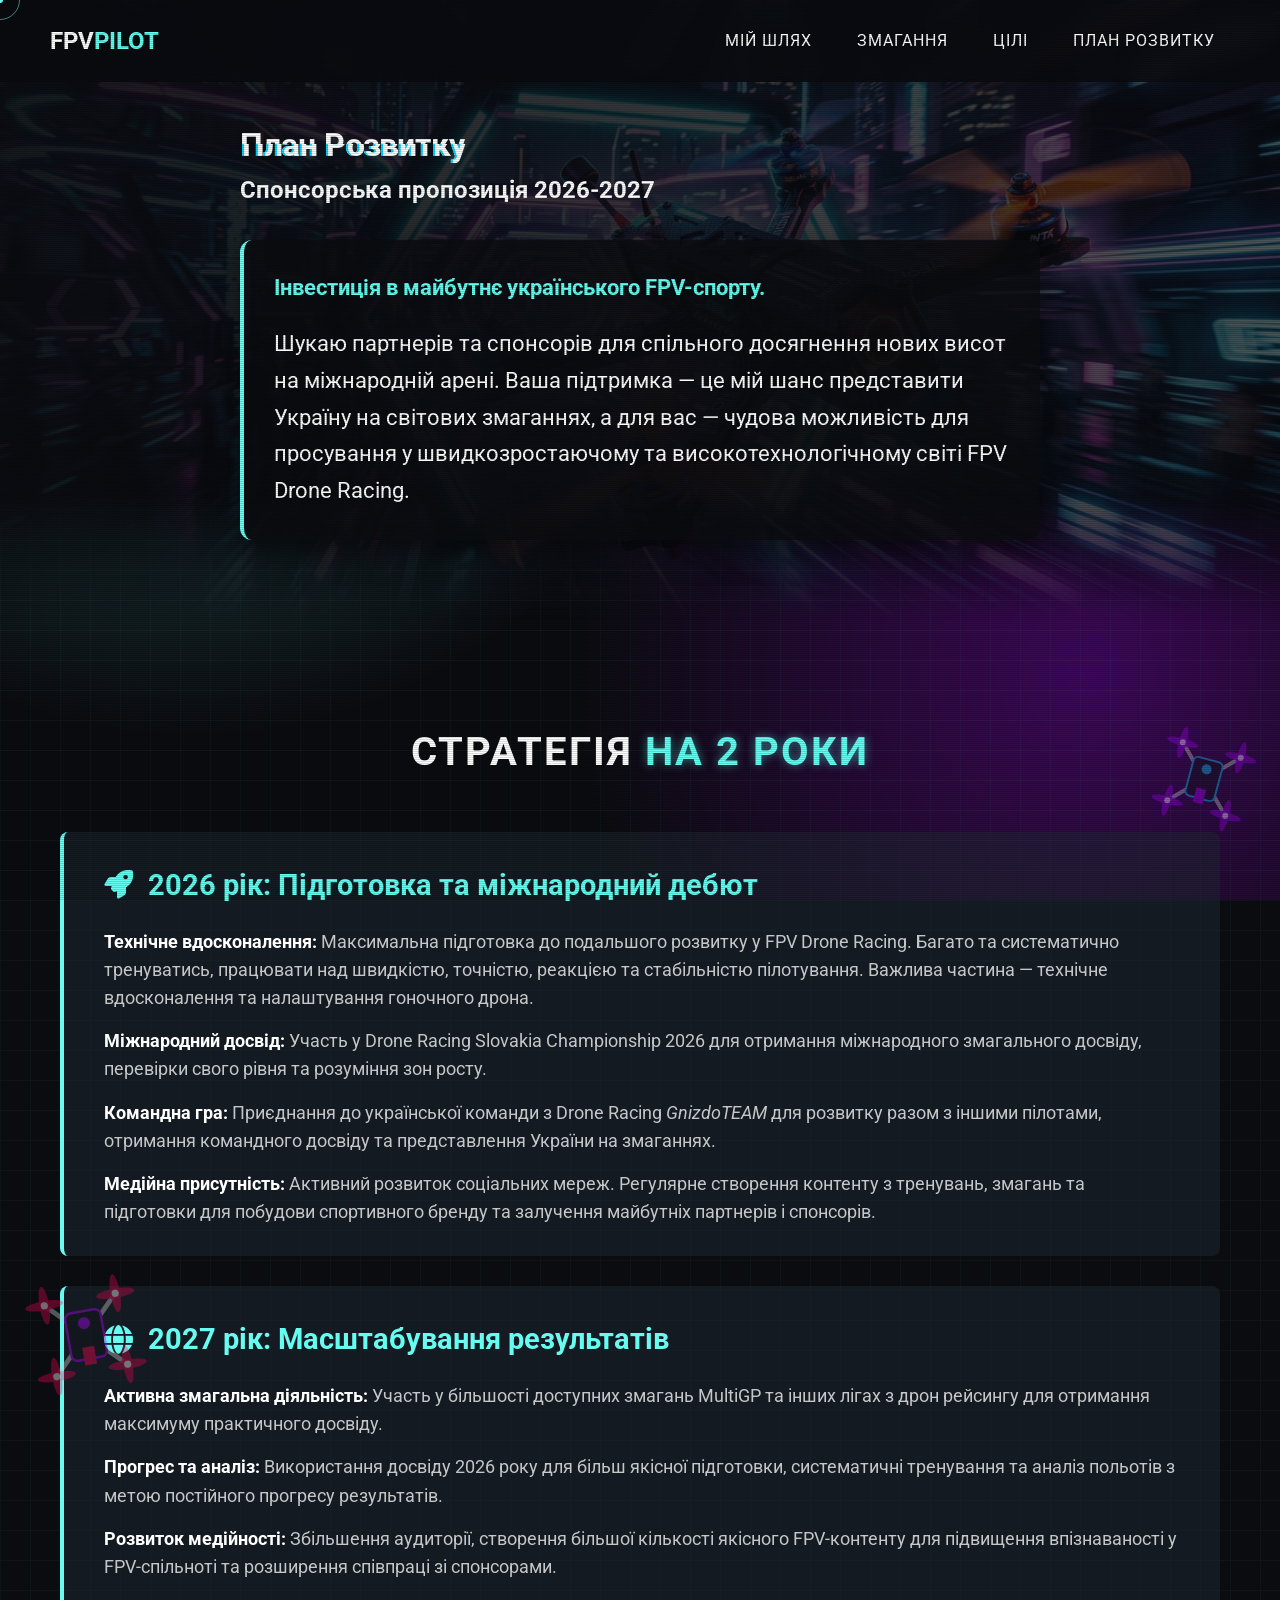
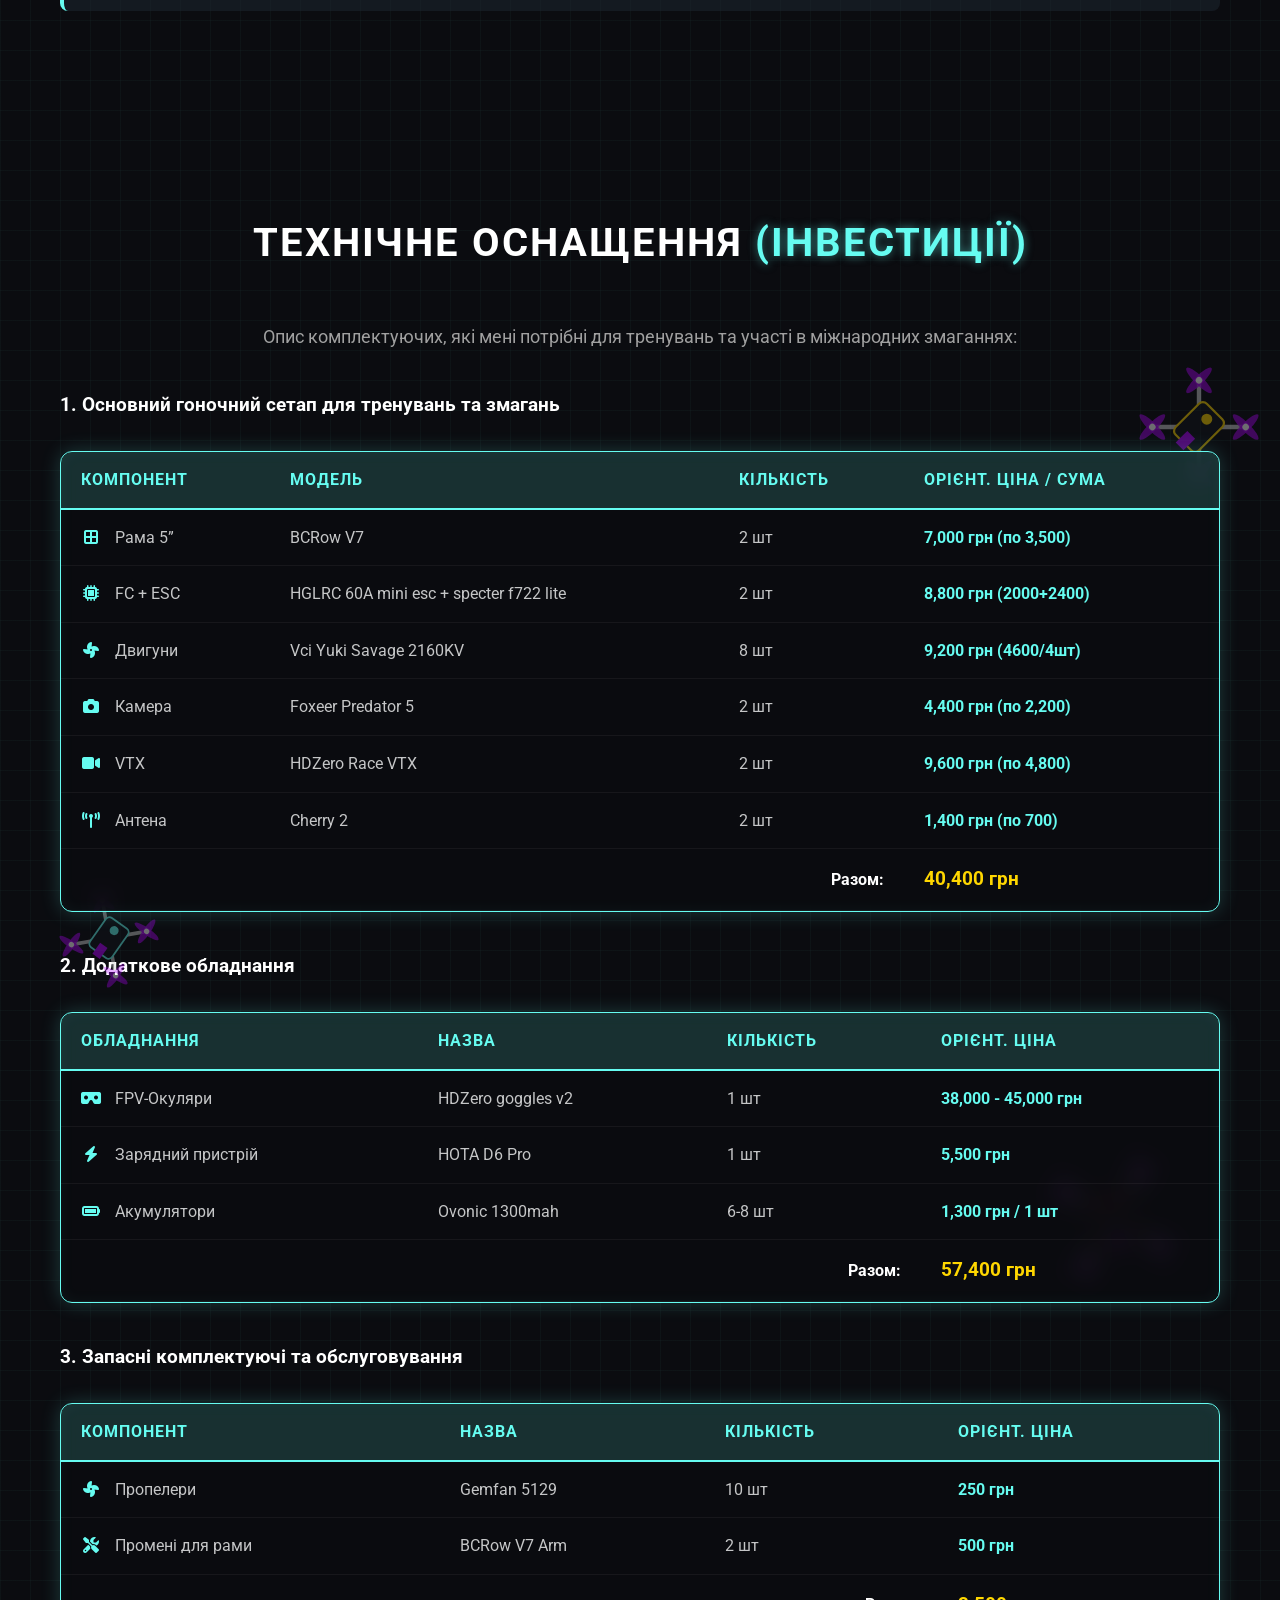
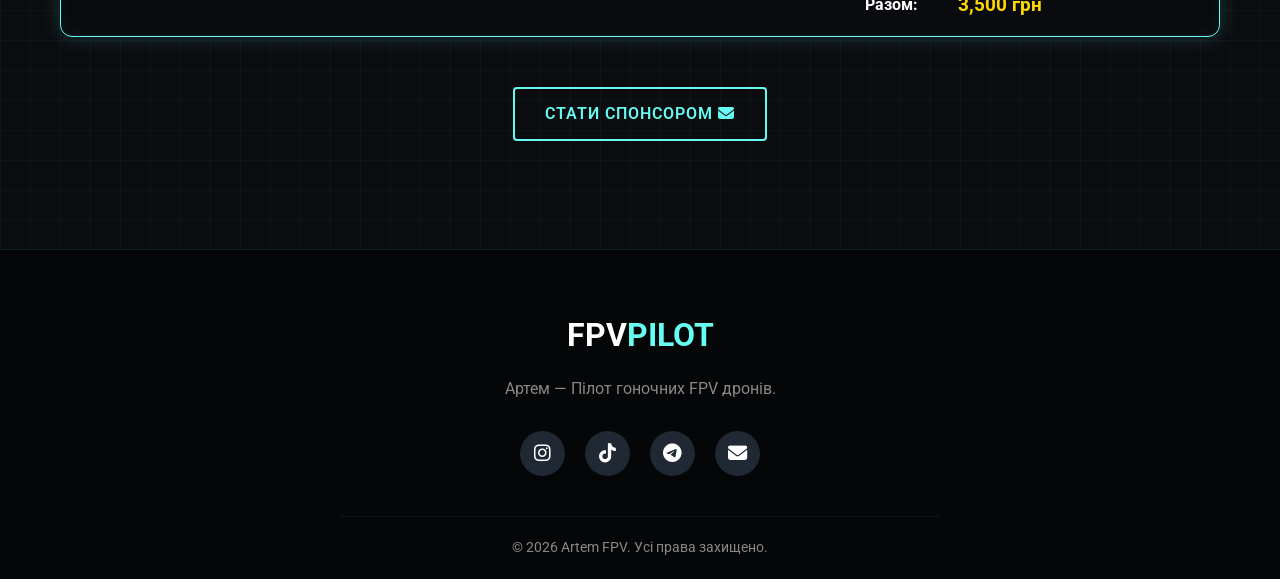
==== commit 5dcc8114: "Add files via upload" ====
--- a/plan.html
+++ b/plan.html
@@ -21,7 +21,7 @@
     <div class="cursor-outline"></div>
 
     <nav class="navbar scrolled">
-        <div class="logo">FPV<span>PILOT</span></div>
+        <div class="logo"><a href="index.html">FPV<span>PILOT</span></a></div>
         <ul class="nav-links">
             <li><a href="index.html#journey">Мій шлях</a></li>
             <li><a href="index.html#competitions">Змагання</a></li>
@@ -47,7 +47,7 @@
         </div>
     </header>
 
-    <section id="strategy" class="journey" style="position: relative; overflow: hidden;">
+    <section id="strategy" class="journey" style="position: relative;">
         <div class="drone-decoration drone-1 spin-always" style="width: 100px; height: 100px; top: 10%; right: 2%; z-index: 0; opacity: 0.4;"></div>
         <div class="drone-decoration drone-4 spin-hover" style="width: 120px; height: 120px; top: 60%; left: 2%; z-index: 0; opacity: 0.4;"></div>
         <div class="container">
@@ -96,8 +96,10 @@
         </div>
     </section>
 
-    <section id="equipment" class="competitions" style="position: relative; overflow: hidden;">
+    <section id="equipment" class="competitions" style="position: relative;">
         <div class="drone-decoration drone-3 spin-always" style="width: 110px; height: 110px; top: 15%; right: 2%; z-index: 0; opacity: 0.4;"></div>
+        <div class="drone-decoration drone-5 spin-hover" style="width: 90px; height: 90px; top: 45%; left: 5%; z-index: 0; opacity: 0.4;"></div>
+        <div class="drone-decoration drone-6 spin-always" style="width: 130px; height: 130px; bottom: 10%; right: 8%; z-index: 0; opacity: 0.4;"></div>
         <div class="container">
             <h2 class="section-title">Технічне оснащення <span>(Інвестиції)</span></h2>
             <p style="text-align: center; margin-bottom: 40px; font-size: 1.1rem; color: #a0a0a0;">Опис комплектуючих, які мені потрібні для тренувань та участі в міжнародних змаганнях:</p>
--- a/style.css
+++ b/style.css
@@ -20,10 +20,17 @@
 html {
     scroll-behavior: smooth;
     interpolate-size: allow-keywords;
+    background-color: var(--bg-color);
+    background-image: 
+        radial-gradient(circle at 15% 25%, rgba(102, 252, 241, 0.3) 0%, transparent 40%),
+        radial-gradient(circle at 85% 75%, rgba(178, 0, 255, 0.3) 0%, transparent 40%);
+    background-attachment: fixed;
+    background-size: 100% 100%;
+    min-height: 100vh;
 }
 
 body {
-    background-color: var(--bg-color);
+    background-color: transparent;
     background-image: 
         linear-gradient(rgba(102, 252, 241, 0.03) 1px, transparent 1px),
         linear-gradient(90deg, rgba(102, 252, 241, 0.03) 1px, transparent 1px);
@@ -34,6 +41,25 @@
     line-height: 1.6;
     overflow-x: hidden;
     cursor: none;
+}
+
+/* CRT Scanlines Overlay */
+body::after {
+    content: "";
+    position: fixed;
+    top: 0;
+    left: 0;
+    width: 100%;
+    height: 100%;
+    background: repeating-linear-gradient(
+        0deg,
+        rgba(0, 0, 0, 0.15),
+        rgba(0, 0, 0, 0.15) 1px,
+        transparent 1px,
+        transparent 2px
+    );
+    pointer-events: none;
+    z-index: 9998;
 }
 
 @keyframes move-grid {
@@ -131,6 +157,18 @@
 .section-title span {
     color: var(--primary-color);
     text-shadow: 0 0 10px rgba(102, 252, 241, 0.5);
+    animation: neon-flicker 3s infinite alternate;
+}
+
+@keyframes neon-flicker {
+    0%, 19%, 21%, 23%, 25%, 54%, 56%, 100% {
+        text-shadow: 0 0 10px rgba(102,252,241, 0.8), 0 0 20px rgba(102,252,241, 0.8), 0 0 30px rgba(102,252,241, 0.6);
+        color: var(--primary-color);
+    }
+    20%, 24%, 55% {
+        text-shadow: none;
+        color: #111;
+    }
 }
 
 /* Navbar */
@@ -163,6 +201,11 @@
 
 .logo span {
     color: var(--primary-color);
+}
+
+.logo a {
+    color: inherit;
+    text-decoration: none;
 }
 
 .nav-links {
@@ -240,7 +283,6 @@
 /* Hero Section */
 .hero {
     min-height: 100vh;
-    background: url('hero.jpg') no-repeat center center/cover;
     position: relative;
     display: flex;
     justify-content: center;
@@ -254,7 +296,11 @@
     left: 0;
     width: 100%;
     height: 100%;
-    background: linear-gradient(to right, rgba(11, 12, 16, 0.95), rgba(11, 12, 16, 0.7));
+    background: 
+        linear-gradient(to right, rgba(11, 12, 16, 0.95), rgba(11, 12, 16, 0.7)),
+        url('hero.jpg') no-repeat center center/cover;
+    -webkit-mask-image: linear-gradient(to bottom, black 80%, transparent 100%);
+    mask-image: linear-gradient(to bottom, black 80%, transparent 100%);
 }
 
 .hero-container {
@@ -354,6 +400,53 @@
     letter-spacing: 2px;
 }
 
+/* Cyber Title Interactivity */
+.cyber-title {
+    font-size: 4.5rem !important;
+    color: #fff;
+    transition: all 0.3s ease;
+    cursor: crosshair;
+    display: inline-block;
+}
+
+.cyber-title:hover {
+    color: var(--primary-color);
+    text-shadow: 0 0 10px var(--neon-blue), 0 0 20px var(--neon-blue), 0 0 40px var(--neon-purple);
+    transform: scale(1.02) rotate(-1deg);
+}
+
+/* Typing Effect */
+.cyber-subtitle {
+    display: inline-block;
+    position: relative;
+    font-size: 2rem !important;
+    color: var(--primary-color);
+    margin-bottom: 25px;
+    font-family: var(--font-heading);
+    font-weight: 700;
+    letter-spacing: 4px;
+    text-transform: uppercase;
+}
+
+.typing-effect {
+    display: inline-block;
+    overflow: hidden;
+    white-space: nowrap;
+    border-right: 3px solid var(--primary-color);
+    animation: typing 2s steps(30, end) forwards, blink-caret 0.75s step-end infinite;
+    padding-right: 5px;
+}
+
+@keyframes typing {
+    0% { width: 0; }
+    100% { width: 100%; }
+}
+
+@keyframes blink-caret {
+    from, to { border-color: transparent; }
+    50% { border-color: var(--primary-color); }
+}
+
 .hero p {
     font-size: 1.1rem;
     margin-bottom: 40px;
@@ -391,7 +484,7 @@
 
 .btn:hover {
     color: var(--bg-color);
-    box-shadow: 0 0 20px var(--primary-color);
+    box-shadow: 0 0 20px var(--primary-color), 0 0 40px var(--neon-blue);
 }
 
 .btn:hover::before {
@@ -402,12 +495,12 @@
 section {
     padding: 100px 0;
     position: relative;
-    overflow: hidden;
+    /* overflow: hidden removed so drones can fly freely across borders */
 }
 
 /* About Section */
 .about {
-    background-color: var(--bg-color);
+    background-color: transparent;
 }
 
 .about-content {
@@ -495,7 +588,7 @@
 
 /* Journey Section */
 .journey {
-    background: linear-gradient(180deg, var(--bg-color) 0%, #11141a 100%);
+    background: transparent;
 }
 
 .timeline {
@@ -581,7 +674,7 @@
 
 /* Competitions Section */
 .competitions {
-    background-color: var(--bg-color);
+    background-color: transparent;
 }
 
 .cards-grid {
@@ -620,7 +713,32 @@
 .card:hover {
     transform: translateY(-10px);
     border-color: var(--primary-dark);
-    box-shadow: 0 10px 30px rgba(0,0,0,0.5);
+    box-shadow: 0 10px 30px rgba(0,0,0,0.5), 0 0 15px var(--neon-purple);
+}
+
+.card::after {
+    content: '';
+    position: absolute;
+    top: -10%;
+    left: 0;
+    width: 100%;
+    height: 3px;
+    background: var(--primary-color);
+    box-shadow: 0 0 10px var(--primary-color), 0 0 20px var(--neon-blue);
+    opacity: 0;
+    pointer-events: none;
+    z-index: 2;
+}
+
+.card:hover::after {
+    animation: scan-down 1.5s ease-in-out infinite;
+}
+
+@keyframes scan-down {
+    0% { top: -10%; opacity: 0; }
+    10% { opacity: 1; }
+    90% { opacity: 1; }
+    100% { top: 110%; opacity: 0; }
 }
 
 .card:hover::before {
@@ -660,7 +778,7 @@
 
 /* Goals Section */
 .goals {
-    background: linear-gradient(0deg, var(--bg-color) 0%, #11141a 100%);
+    background: transparent;
 }
 
 .goals-wrapper {
@@ -845,21 +963,37 @@
         right: -100%;
         top: 0;
         height: 100vh;
-        background: rgba(11, 12, 16, 0.95);
+        background: rgba(11, 12, 16, 0.98);
         backdrop-filter: blur(15px);
         flex-direction: column;
         justify-content: center;
         align-items: center;
-        width: 70%;
+        width: 100%;
         transition: 0.5s ease;
+        z-index: 1000;
     }
     
     .nav-links.active {
         right: 0;
     }
     
+    .nav-links li {
+        margin: 20px 0;
+    }
+    
+    .nav-links a {
+        font-size: 1.5rem;
+        padding: 15px 30px;
+    }
+    
+    .nav-links::before,
+    .nav-links::after {
+        display: none !important;
+    }
+    
     .hamburger {
         display: block;
+        position: relative;
         z-index: 1001;
     }
     
@@ -890,14 +1024,35 @@
     --drone-prop-opacity: 0.8;
 }
 
-.drone-decoration:hover {
-    opacity: 1;
-    transform: scale(1.1) translateY(-10px);
+.drone-inner {
+    width: 100%;
+    height: 100%;
+    transition: transform 0.3s ease;
+}
+
+.drone-inner.flying {
+    animation: random-fly 2.5s cubic-bezier(0.25, 1, 0.5, 1) forwards;
+}
+
+@keyframes random-fly {
+    0% { transform: translate(0, 0) rotate(0deg) scale(1); }
+    15% { transform: translate(var(--fly-x1), var(--fly-y1)) rotate(calc(var(--fly-rot) * 0.2)) scale(1.2); }
+    30% { transform: translate(var(--fly-x2), var(--fly-y2)) rotate(calc(var(--fly-rot) * 0.4)) scale(0.8); }
+    45% { transform: translate(var(--fly-x3), var(--fly-y3)) rotate(calc(var(--fly-rot) * 0.6)) scale(1.3); }
+    60% { transform: translate(var(--fly-x4), var(--fly-y4)) rotate(calc(var(--fly-rot) * 0.8)) scale(0.7); }
+    75% { transform: translate(var(--fly-x5), var(--fly-y5)) rotate(calc(var(--fly-rot) * 1.0)) scale(1.4); }
+    90% { transform: translate(var(--fly-x6), var(--fly-y6)) rotate(calc(var(--fly-rot) * 1.2)) scale(0.9); }
+    100% { transform: translate(0, 0) rotate(0deg) scale(1); }
 }
 
 /* Hover-only spinning */
 .drone-decoration.spin-hover:hover .propeller {
     animation: spin-prop 0.15s linear infinite;
+}
+
+/* Flying spinning (overrides others during flight) */
+.drone-inner.flying .propeller {
+    animation: spin-prop 0.05s linear infinite !important;
 }
 
 /* Constant spinning */
@@ -936,11 +1091,48 @@
     --drone-accent: #b200ff;
     --drone-prop: #ff0055; /* Pink/Red props */
 }
+.drone-5 { 
+    top: 25%; left: 10%; 
+    transform: rotate(35deg); 
+    width: 110px; height: 110px;
+    --drone-accent: #66fcf1;
+}
+.drone-6 { 
+    top: 60%; right: 15%; 
+    transform: rotate(-15deg); 
+    width: 140px; height: 140px;
+    --drone-accent: #ff0055;
+}
+.drone-7 { 
+    top: 80%; left: 20%; 
+    transform: rotate(70deg); 
+    width: 90px; height: 90px;
+    --drone-accent: #ffd700;
+}
+.drone-8 { 
+    top: 50%; right: 5%; 
+    transform: rotate(-50deg); 
+    width: 120px; height: 120px;
+    --drone-accent: #00d2ff;
+}
+.drone-9 { 
+    top: 30%; left: 5%; 
+    transform: rotate(25deg); 
+    width: 150px; height: 150px;
+    --drone-accent: #66fcf1;
+    --drone-prop: #b200ff;
+}
+.drone-10 { 
+    top: 70%; left: 8%; 
+    transform: rotate(-35deg); 
+    width: 110px; height: 110px;
+    --drone-accent: #ff0055;
+    --drone-prop: #00d2ff;
+}
 
 /* Page Header */
 .page-header {
     min-height: 60vh;
-    background: url('hero.jpg') no-repeat center center/cover;
     position: relative;
     display: flex;
     justify-content: center;
@@ -953,10 +1145,11 @@
     width: 100%;
     overflow-x: auto;
     margin-top: 30px;
-    background: rgba(31, 40, 51, 0.5);
+    background: rgba(11, 12, 16, 0.85);
+    backdrop-filter: blur(10px);
     border-radius: 12px;
-    border: 1px solid rgba(102, 252, 241, 0.2);
-    box-shadow: 0 10px 30px rgba(0, 0, 0, 0.3);
+    border: 1px solid var(--primary-color);
+    box-shadow: 0 0 20px rgba(102, 252, 241, 0.2), inset 0 0 15px rgba(102, 252, 241, 0.05);
 }
 
 .sponsor-table {
@@ -972,16 +1165,21 @@
 }
 
 .sponsor-table th {
-    background-color: rgba(102, 252, 241, 0.1);
+    background-color: rgba(102, 252, 241, 0.15);
     color: var(--primary-color);
     font-family: var(--font-heading);
     text-transform: uppercase;
     font-weight: bold;
     letter-spacing: 1px;
+    border-bottom: 2px solid var(--primary-color);
+}
+
+.sponsor-table tbody tr {
+    transition: var(--transition);
 }
 
 .sponsor-table tbody tr:hover {
-    background-color: rgba(255, 255, 255, 0.03);
+    background-color: rgba(102, 252, 241, 0.08);
 }
 
 .sponsor-table td i {
@@ -1087,4 +1285,4 @@
         padding: 10px;
         font-size: 0.9rem;
     }
-} 
+}
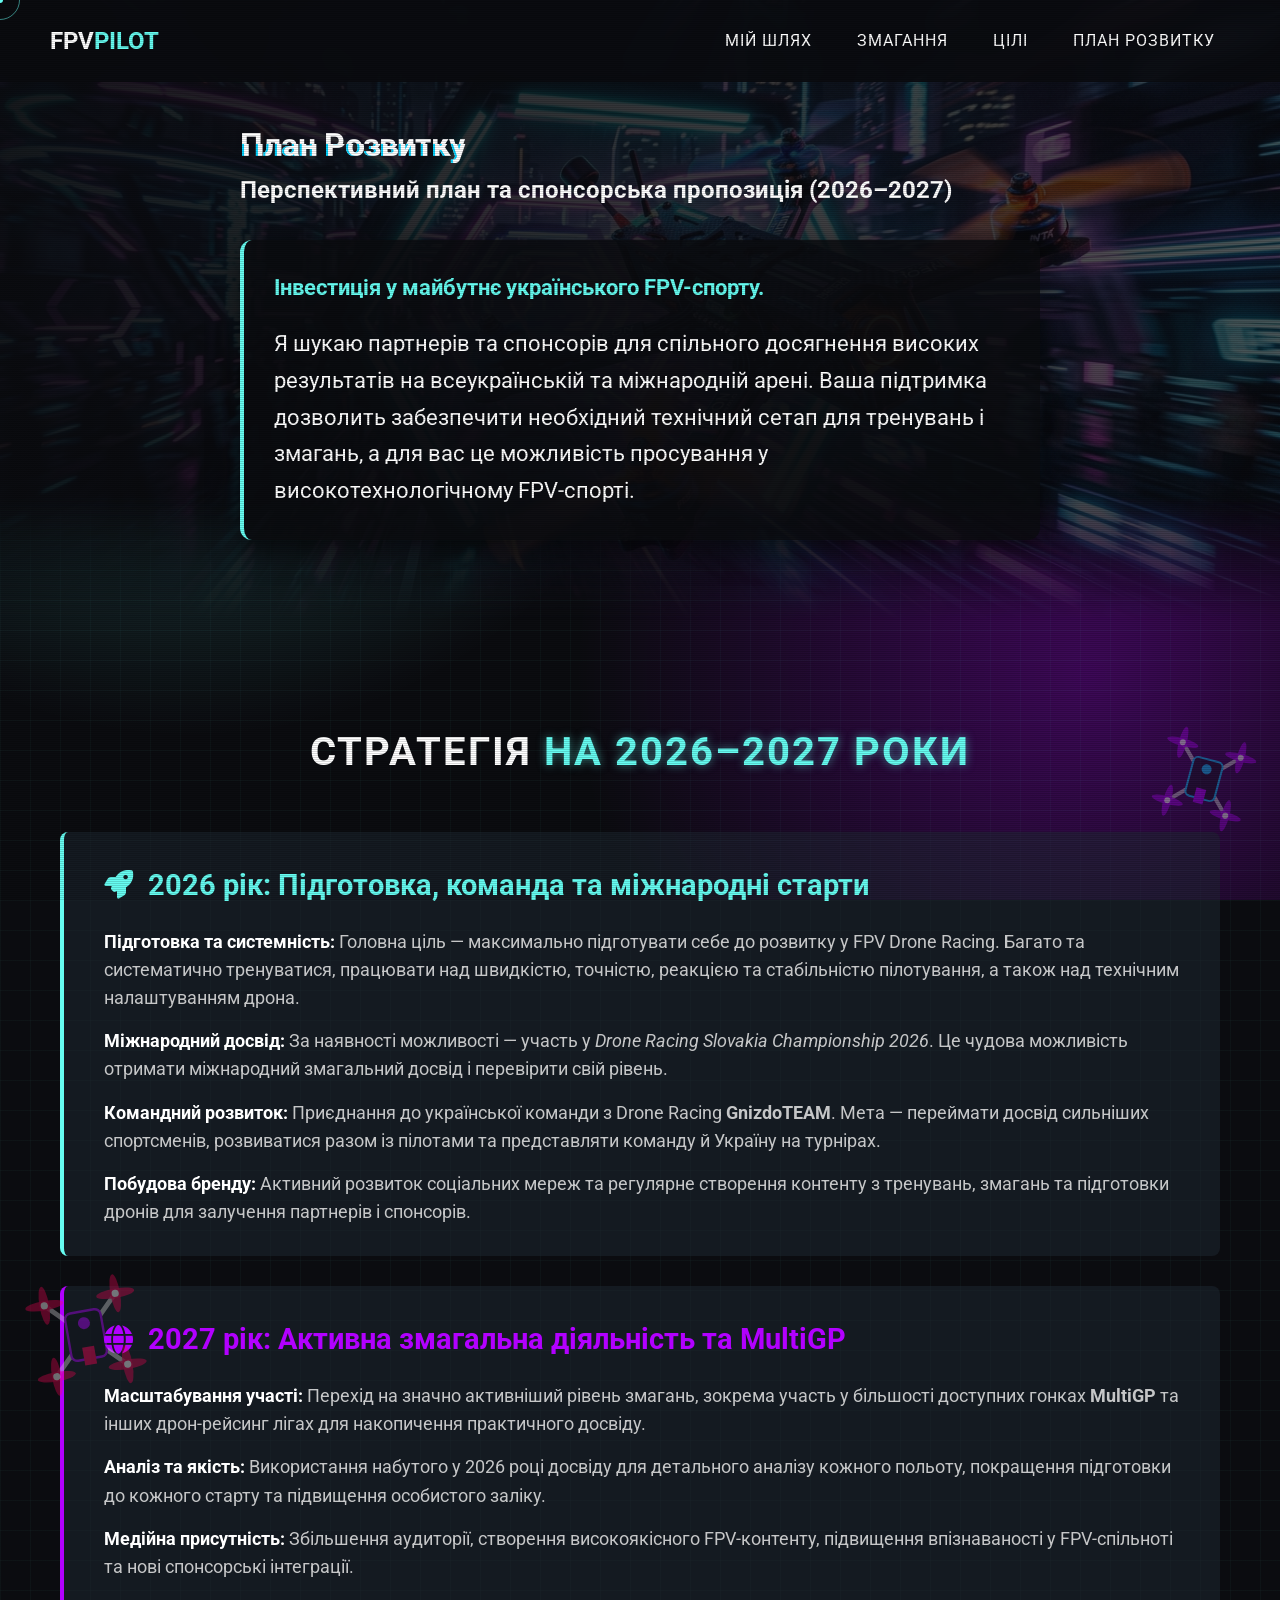
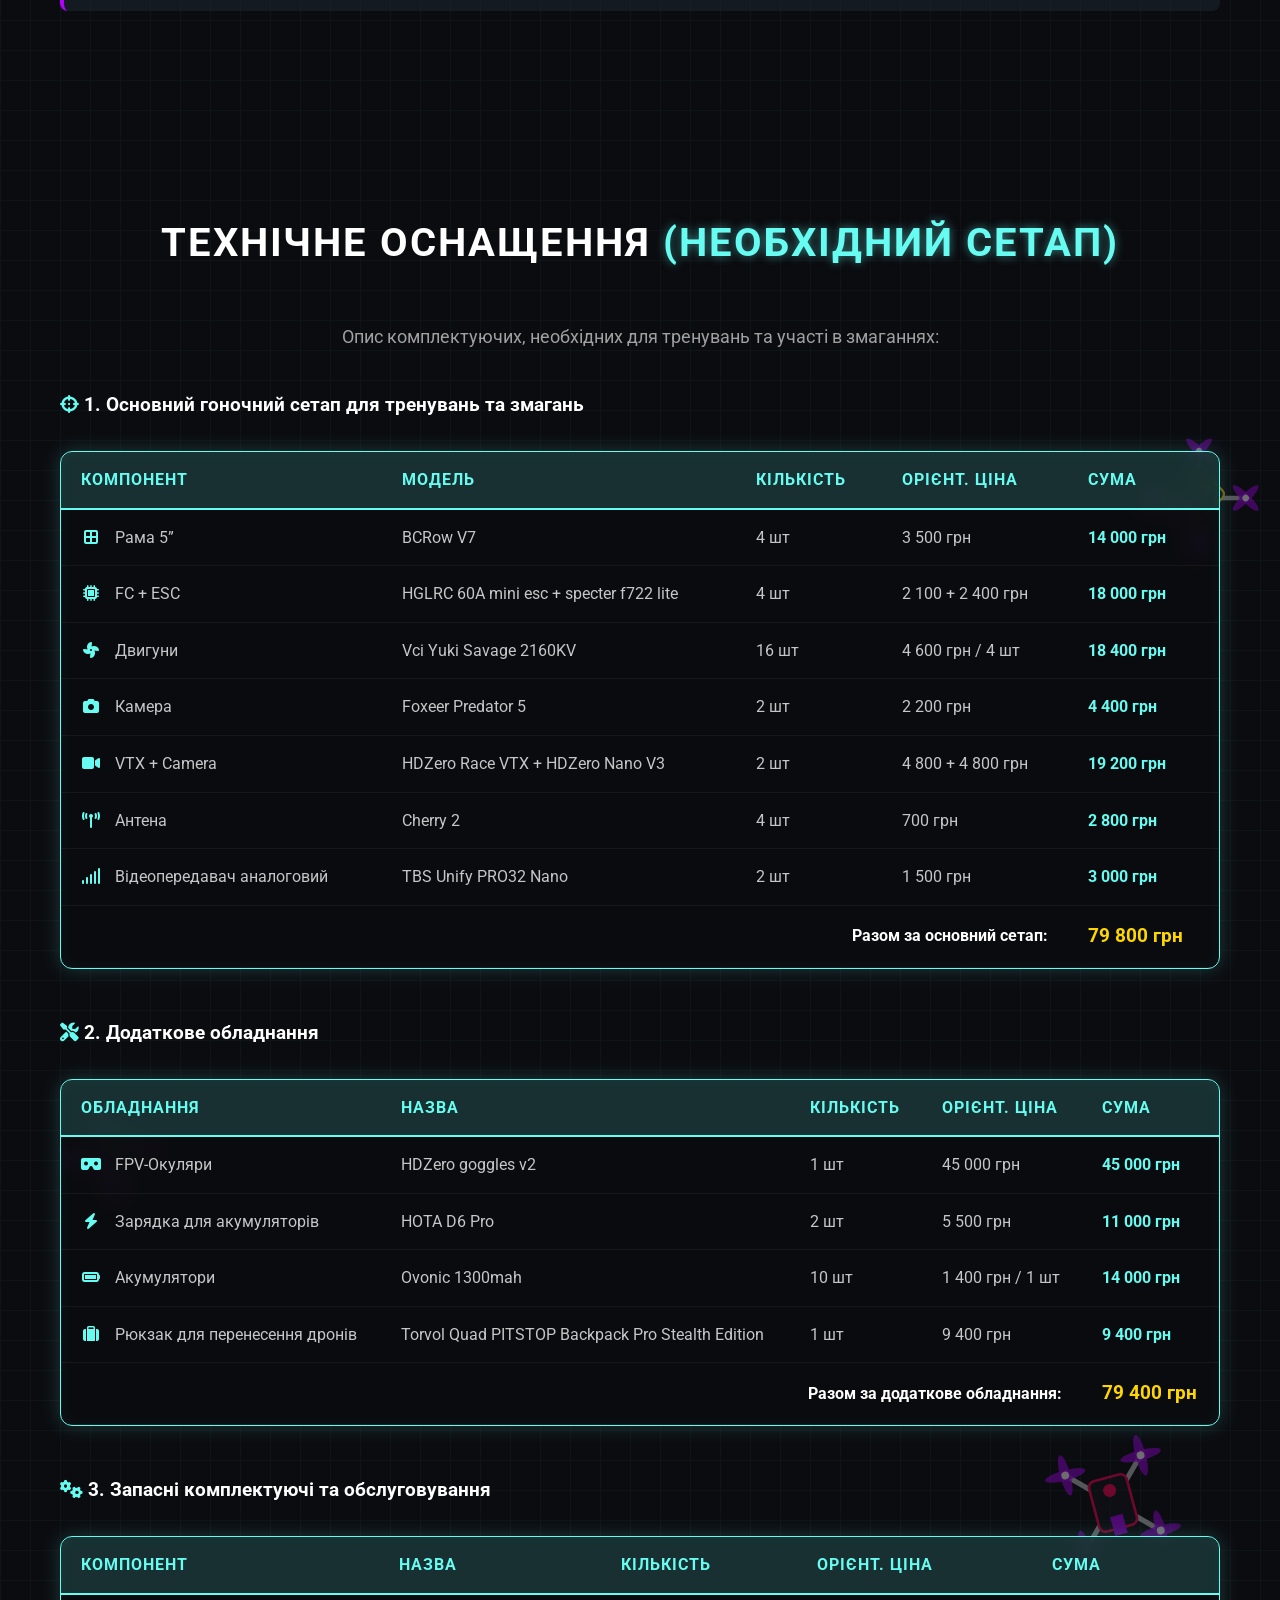
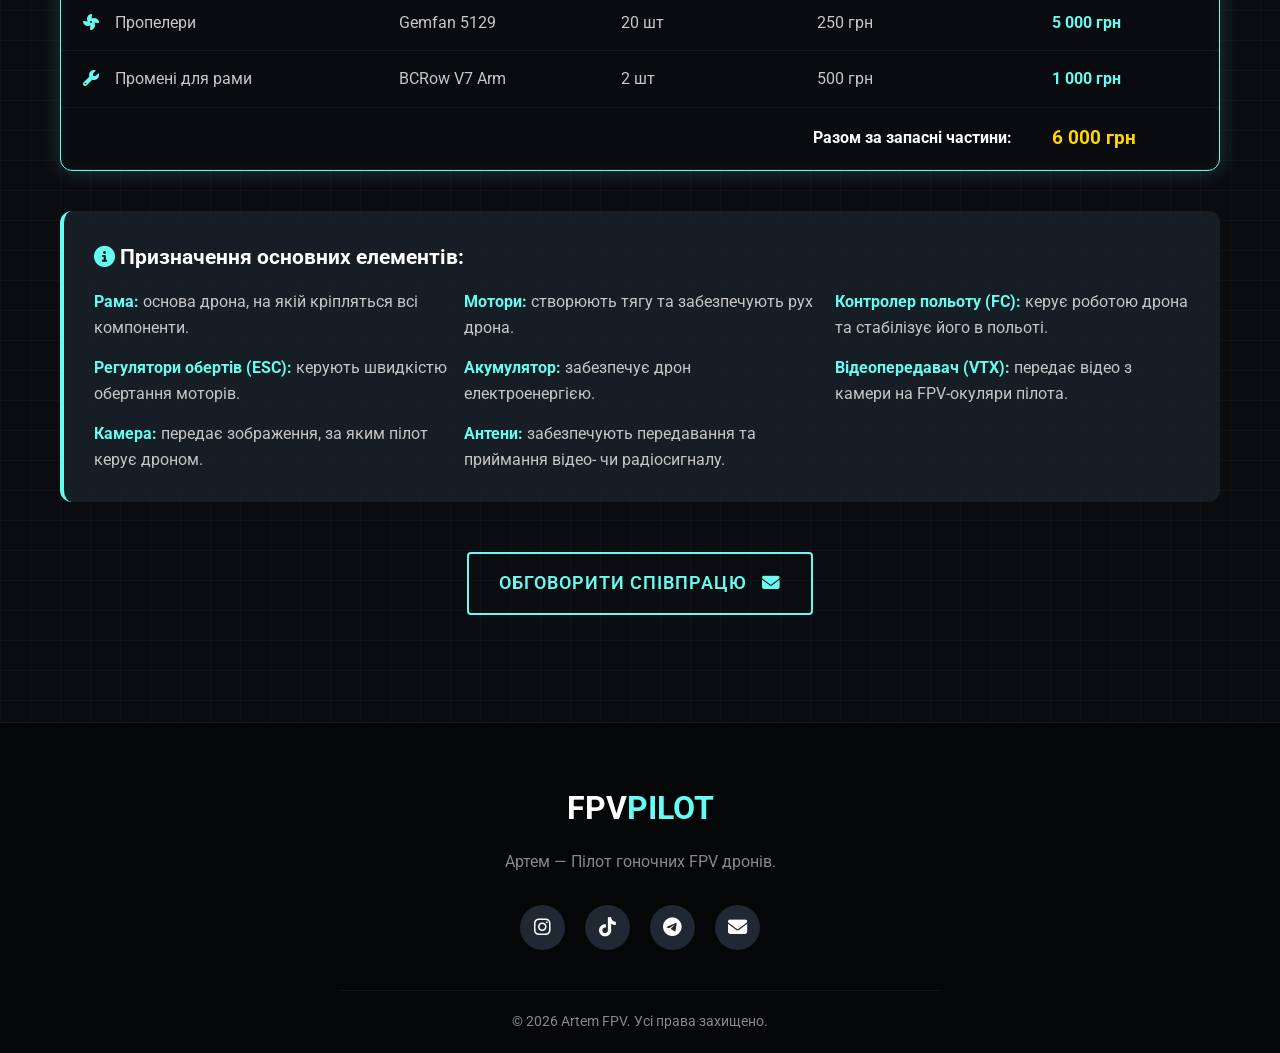
==== commit ce397de0: "plan.html" ====
--- a/plan.html
+++ b/plan.html
@@ -6,7 +6,7 @@
     <meta name="viewport" content="width=device-width, initial-scale=1.0">
     <title>План Розвитку | Артем FPV</title>
     <meta name="description" content="Перспективний план розвитку та спонсорська пропозиція пілота гоночних FPV дронів Артема на 2026-2027 роки.">
-    <link rel="stylesheet" href="style.css?v=1.1">
+    <link rel="stylesheet" href="style.css?v=1.2">
     <link href="https://fonts.googleapis.com/css2?family=Roboto:wght@300;400;700;900&display=swap" rel="stylesheet">
     <link rel="stylesheet" href="https://cdnjs.cloudflare.com/ajax/libs/font-awesome/6.4.0/css/all.min.css">
 </head>
@@ -38,10 +38,10 @@
         <div class="container hero-container" style="justify-content: center; text-align: center;">
             <div class="hero-content" style="flex: none; max-width: 800px;">
                 <h1 class="glitch" data-text="План Розвитку">План Розвитку</h1>
-                <h2>Спонсорська пропозиція 2026-2027</h2>
+                <h2>Перспективний план та спонсорська пропозиція (2026–2027)</h2>
                 <div class="hero-about-text" style="text-align: left; background: rgba(11, 12, 16, 0.85);">
-                    <p><strong>Інвестиція в майбутнє українського FPV-спорту.</strong></p>
-                    <p>Шукаю партнерів та спонсорів для спільного досягнення нових висот на міжнародній арені. Ваша підтримка — це мій шанс представити Україну на світових змаганнях, а для вас — чудова можливість для просування у швидкозростаючому та високотехнологічному світі FPV Drone Racing.</p>
+                    <p><strong>Інвестиція у майбутнє українського FPV-спорту.</strong></p>
+                    <p>Я шукаю партнерів та спонсорів для спільного досягнення високих результатів на всеукраїнській та міжнародній арені. Ваша підтримка дозволить забезпечити необхідний технічний сетап для тренувань і змагань, а для вас це можливість просування у високотехнологічному FPV-спорті.</p>
                 </div>
             </div>
         </div>
@@ -51,44 +51,44 @@
         <div class="drone-decoration drone-1 spin-always" style="width: 100px; height: 100px; top: 10%; right: 2%; z-index: 0; opacity: 0.4;"></div>
         <div class="drone-decoration drone-4 spin-hover" style="width: 120px; height: 120px; top: 60%; left: 2%; z-index: 0; opacity: 0.4;"></div>
         <div class="container">
-            <h2 class="section-title">Стратегія <span>на 2 роки</span></h2>
+            <h2 class="section-title">Стратегія <span>на 2026–2027 роки</span></h2>
             
             <div class="strategy-wrapper" style="display: flex; flex-direction: column; gap: 30px; margin-top: 40px;">
                 <!-- 2026 -->
                 <div class="strategy-block" style="background: rgba(31, 40, 51, 0.5); border-left: 4px solid var(--primary-color); padding: 30px 40px; border-radius: 8px;">
                     <h3 style="font-size: 1.8rem; color: var(--primary-color); margin-bottom: 20px; display: flex; align-items: center;">
-                        <i class="fas fa-rocket" style="margin-right: 15px;"></i> 2026 рік: Підготовка та міжнародний дебют
+                        <i class="fas fa-rocket" style="margin-right: 15px;"></i> 2026 рік: Підготовка, команда та міжнародні старти
                     </h3>
                     <ul style="list-style: none; padding: 0;">
                         <li style="margin-bottom: 15px; font-size: 1.1rem; line-height: 1.6;">
-                            <strong style="color: #fff;">Технічне вдосконалення:</strong> Максимальна підготовка до подальшого розвитку у FPV Drone Racing. Багато та систематично тренуватись, працювати над швидкістю, точністю, реакцією та стабільністю пілотування. Важлива частина — технічне вдосконалення та налаштування гоночного дрона.
-                        </li>
-                        <li style="margin-bottom: 15px; font-size: 1.1rem; line-height: 1.6;">
-                            <strong style="color: #fff;">Міжнародний досвід:</strong> Участь у Drone Racing Slovakia Championship 2026 для отримання міжнародного змагального досвіду, перевірки свого рівня та розуміння зон росту.
-                        </li>
-                        <li style="margin-bottom: 15px; font-size: 1.1rem; line-height: 1.6;">
-                            <strong style="color: #fff;">Командна гра:</strong> Приєднання до української команди з Drone Racing <em>GnizdoTEAM</em> для розвитку разом з іншими пілотами, отримання командного досвіду та представлення України на змаганнях.
+                            <strong style="color: #fff;">Підготовка та системність:</strong> Головна ціль — максимально підготувати себе до розвитку у FPV Drone Racing. Багато та систематично тренуватися, працювати над швидкістю, точністю, реакцією та стабільністю пілотування, а також над технічним налаштуванням дрона.
+                        </li>
+                        <li style="margin-bottom: 15px; font-size: 1.1rem; line-height: 1.6;">
+                            <strong style="color: #fff;">Міжнародний досвід:</strong> За наявності можливості — участь у <em>Drone Racing Slovakia Championship 2026</em>. Це чудова можливість отримати міжнародний змагальний досвід і перевірити свій рівень.
+                        </li>
+                        <li style="margin-bottom: 15px; font-size: 1.1rem; line-height: 1.6;">
+                            <strong style="color: #fff;">Командний розвиток:</strong> Приєднання до української команди з Drone Racing <strong>GnizdoTEAM</strong>. Мета — переймати досвід сильніших спортсменів, розвиватися разом із пілотами та представляти команду й Україну на турнірах.
                         </li>
                         <li style="margin-bottom: 0; font-size: 1.1rem; line-height: 1.6;">
-                            <strong style="color: #fff;">Медійна присутність:</strong> Активний розвиток соціальних мереж. Регулярне створення контенту з тренувань, змагань та підготовки для побудови спортивного бренду та залучення майбутніх партнерів і спонсорів.
+                            <strong style="color: #fff;">Побудова бренду:</strong> Активний розвиток соціальних мереж та регулярне створення контенту з тренувань, змагань та підготовки дронів для залучення партнерів і спонсорів.
                         </li>
                     </ul>
                 </div>
 
                 <!-- 2027 -->
-                <div class="strategy-block" style="background: rgba(31, 40, 51, 0.5); border-left: 4px solid var(--primary-color); padding: 30px 40px; border-radius: 8px;">
-                    <h3 style="font-size: 1.8rem; color: var(--primary-color); margin-bottom: 20px; display: flex; align-items: center;">
-                        <i class="fas fa-globe" style="margin-right: 15px;"></i> 2027 рік: Масштабування результатів
+                <div class="strategy-block" style="background: rgba(31, 40, 51, 0.5); border-left: 4px solid var(--neon-purple); padding: 30px 40px; border-radius: 8px;">
+                    <h3 style="font-size: 1.8rem; color: var(--neon-purple); margin-bottom: 20px; display: flex; align-items: center;">
+                        <i class="fas fa-globe" style="margin-right: 15px;"></i> 2027 рік: Активна змагальна діяльність та MultiGP
                     </h3>
                     <ul style="list-style: none; padding: 0;">
                         <li style="margin-bottom: 15px; font-size: 1.1rem; line-height: 1.6;">
-                            <strong style="color: #fff;">Активна змагальна діяльність:</strong> Участь у більшості доступних змагань MultiGP та інших лігах з дрон рейсингу для отримання максимуму практичного досвіду.
-                        </li>
-                        <li style="margin-bottom: 15px; font-size: 1.1rem; line-height: 1.6;">
-                            <strong style="color: #fff;">Прогрес та аналіз:</strong> Використання досвіду 2026 року для більш якісної підготовки, систематичні тренування та аналіз польотів з метою постійного прогресу результатів.
+                            <strong style="color: #fff;">Масштабування участі:</strong> Перехід на значно активніший рівень змагань, зокрема участь у більшості доступних гонках <strong>MultiGP</strong> та інших дрон-рейсинг лігах для накопичення практичного досвіду.
+                        </li>
+                        <li style="margin-bottom: 15px; font-size: 1.1rem; line-height: 1.6;">
+                            <strong style="color: #fff;">Аналіз та якість:</strong> Використання набутого у 2026 році досвіду для детального аналізу кожного польоту, покращення підготовки до кожного старту та підвищення особистого заліку.
                         </li>
                         <li style="margin-bottom: 0; font-size: 1.1rem; line-height: 1.6;">
-                            <strong style="color: #fff;">Розвиток медійності:</strong> Збільшення аудиторії, створення більшої кількості якісного FPV-контенту для підвищення впізнаваності у FPV-спільноті та розширення співпраці зі спонсорами.
+                            <strong style="color: #fff;">Медійна присутність:</strong> Збільшення аудиторії, створення високоякісного FPV-контенту, підвищення впізнаваності у FPV-спільноті та нові спонсорські інтеграції.
                         </li>
                     </ul>
                 </div>
@@ -101,10 +101,11 @@
         <div class="drone-decoration drone-5 spin-hover" style="width: 90px; height: 90px; top: 45%; left: 5%; z-index: 0; opacity: 0.4;"></div>
         <div class="drone-decoration drone-6 spin-always" style="width: 130px; height: 130px; bottom: 10%; right: 8%; z-index: 0; opacity: 0.4;"></div>
         <div class="container">
-            <h2 class="section-title">Технічне оснащення <span>(Інвестиції)</span></h2>
-            <p style="text-align: center; margin-bottom: 40px; font-size: 1.1rem; color: #a0a0a0;">Опис комплектуючих, які мені потрібні для тренувань та участі в міжнародних змаганнях:</p>
+            <h2 class="section-title">Технічне оснащення <span>(Необхідний сетап)</span></h2>
+            <p style="text-align: center; margin-bottom: 40px; font-size: 1.1rem; color: #a0a0a0;">Опис комплектуючих, необхідних для тренувань та участі в змаганнях:</p>
             
-            <h3 style="color: #fff; margin-bottom: 20px; text-align: left;">1. Основний гоночний сетап для тренувань та змагань</h3>
+            <!-- 1. Основний гоночний сетап -->
+            <h3 style="color: #fff; margin-bottom: 20px; text-align: left;"><i class="fas fa-crosshairs" style="color: var(--primary-color);"></i> 1. Основний гоночний сетап для тренувань та змагань</h3>
             <div class="table-container">
                 <table class="sponsor-table">
                     <thead>
@@ -112,57 +113,72 @@
                             <th>Компонент</th>
                             <th>Модель</th>
                             <th>Кількість</th>
-                            <th>Орієнт. ціна / Сума</th>
+                            <th>Орієнт. ціна</th>
+                            <th>Сума</th>
                         </tr>
                     </thead>
                     <tbody>
                         <tr>
                             <td><i class="fas fa-border-all"></i> Рама 5”</td>
                             <td>BCRow V7</td>
-                            <td>2 шт</td>
-                            <td class="price">7,000 грн (по 3,500)</td>
+                            <td>4 шт</td>
+                            <td>3 500 грн</td>
+                            <td class="price">14 000 грн</td>
                         </tr>
                         <tr>
                             <td><i class="fas fa-microchip"></i> FC + ESC</td>
                             <td>HGLRC 60A mini esc + specter f722 lite</td>
-                            <td>2 шт</td>
-                            <td class="price">8,800 грн (2000+2400)</td>
+                            <td>4 шт</td>
+                            <td>2 100 + 2 400 грн</td>
+                            <td class="price">18 000 грн</td>
                         </tr>
                         <tr>
                             <td><i class="fas fa-fan"></i> Двигуни</td>
                             <td>Vci Yuki Savage 2160KV</td>
-                            <td>8 шт</td>
-                            <td class="price">9,200 грн (4600/4шт)</td>
+                            <td>16 шт</td>
+                            <td>4 600 грн / 4 шт</td>
+                            <td class="price">18 400 грн</td>
                         </tr>
                         <tr>
                             <td><i class="fas fa-camera"></i> Камера</td>
                             <td>Foxeer Predator 5</td>
                             <td>2 шт</td>
-                            <td class="price">4,400 грн (по 2,200)</td>
-                        </tr>
-                        <tr>
-                            <td><i class="fas fa-video"></i> VTX</td>
-                            <td>HDZero Race VTX</td>
-                            <td>2 шт</td>
-                            <td class="price">9,600 грн (по 4,800)</td>
+                            <td>2 200 грн</td>
+                            <td class="price">4 400 грн</td>
+                        </tr>
+                        <tr>
+                            <td><i class="fas fa-video"></i> VTX + Camera</td>
+                            <td>HDZero Race VTX + HDZero Nano V3</td>
+                            <td>2 шт</td>
+                            <td>4 800 + 4 800 грн</td>
+                            <td class="price">19 200 грн</td>
                         </tr>
                         <tr>
                             <td><i class="fas fa-broadcast-tower"></i> Антена</td>
                             <td>Cherry 2</td>
-                            <td>2 шт</td>
-                            <td class="price">1,400 грн (по 700)</td>
+                            <td>4 шт</td>
+                            <td>700 грн</td>
+                            <td class="price">2 800 грн</td>
+                        </tr>
+                        <tr>
+                            <td><i class="fas fa-signal"></i> Відеопередавач аналоговий</td>
+                            <td>TBS Unify PRO32 Nano</td>
+                            <td>2 шт</td>
+                            <td>1 500 грн</td>
+                            <td class="price">3 000 грн</td>
                         </tr>
                     </tbody>
                     <tfoot>
                         <tr>
-                            <td colspan="3" style="text-align: right; font-weight: bold; color: #fff;">Разом:</td>
-                            <td class="price total">40,400 грн</td>
+                            <td colspan="4" style="text-align: right; font-weight: bold; color: #fff;">Разом за основний сетап:</td>
+                            <td class="price total">79 800 грн</td>
                         </tr>
                     </tfoot>
                 </table>
             </div>
 
-            <h3 style="color: #fff; margin-top: 40px; margin-bottom: 20px; text-align: left;">2. Додаткове обладнання</h3>
+            <!-- 2. Додаткове обладнання -->
+            <h3 style="color: #fff; margin-top: 50px; margin-bottom: 20px; text-align: left;"><i class="fas fa-tools" style="color: var(--primary-color);"></i> 2. Додаткове обладнання</h3>
             <div class="table-container">
                 <table class="sponsor-table">
                     <thead>
@@ -171,6 +187,7 @@
                             <th>Назва</th>
                             <th>Кількість</th>
                             <th>Орієнт. ціна</th>
+                            <th>Сума</th>
                         </tr>
                     </thead>
                     <tbody>
@@ -178,31 +195,42 @@
                             <td><i class="fas fa-vr-cardboard"></i> FPV-Окуляри</td>
                             <td>HDZero goggles v2</td>
                             <td>1 шт</td>
-                            <td class="price">38,000 - 45,000 грн</td>
-                        </tr>
-                        <tr>
-                            <td><i class="fas fa-bolt"></i> Зарядний пристрій</td>
+                            <td>45 000 грн</td>
+                            <td class="price">45 000 грн</td>
+                        </tr>
+                        <tr>
+                            <td><i class="fas fa-bolt"></i> Зарядка для акумуляторів</td>
                             <td>HOTA D6 Pro</td>
-                            <td>1 шт</td>
-                            <td class="price">5,500 грн</td>
+                            <td>2 шт</td>
+                            <td>5 500 грн</td>
+                            <td class="price">11 000 грн</td>
                         </tr>
                         <tr>
                             <td><i class="fas fa-battery-full"></i> Акумулятори</td>
                             <td>Ovonic 1300mah</td>
-                            <td>6-8 шт</td>
-                            <td class="price">1,300 грн / 1 шт</td>
+                            <td>10 шт</td>
+                            <td>1 400 грн / 1 шт</td>
+                            <td class="price">14 000 грн</td>
+                        </tr>
+                        <tr>
+                            <td><i class="fas fa-suitcase"></i> Рюкзак для перенесення дронів</td>
+                            <td>Torvol Quad PITSTOP Backpack Pro Stealth Edition</td>
+                            <td>1 шт</td>
+                            <td>9 400 грн</td>
+                            <td class="price">9 400 грн</td>
                         </tr>
                     </tbody>
                     <tfoot>
                         <tr>
-                            <td colspan="3" style="text-align: right; font-weight: bold; color: #fff;">Разом:</td>
-                            <td class="price total">57,400 грн</td>
+                            <td colspan="4" style="text-align: right; font-weight: bold; color: #fff;">Разом за додаткове обладнання:</td>
+                            <td class="price total">79 400 грн</td>
                         </tr>
                     </tfoot>
                 </table>
             </div>
 
-            <h3 style="color: #fff; margin-top: 40px; margin-bottom: 20px; text-align: left;">3. Запасні комплектуючі та обслуговування</h3>
+            <!-- 3. Запасні комплектуючі -->
+            <h3 style="color: #fff; margin-top: 50px; margin-bottom: 20px; text-align: left;"><i class="fas fa-cogs" style="color: var(--primary-color);"></i> 3. Запасні комплектуючі та обслуговування</h3>
             <div class="table-container">
                 <table class="sponsor-table">
                     <thead>
@@ -211,33 +239,51 @@
                             <th>Назва</th>
                             <th>Кількість</th>
                             <th>Орієнт. ціна</th>
+                            <th>Сума</th>
                         </tr>
                     </thead>
                     <tbody>
                         <tr>
                             <td><i class="fas fa-fan"></i> Пропелери</td>
                             <td>Gemfan 5129</td>
-                            <td>10 шт</td>
-                            <td class="price">250 грн</td>
-                        </tr>
-                        <tr>
-                            <td><i class="fas fa-tools"></i> Промені для рами</td>
+                            <td>20 шт</td>
+                            <td>250 грн</td>
+                            <td class="price">5 000 грн</td>
+                        </tr>
+                        <tr>
+                            <td><i class="fas fa-wrench"></i> Промені для рами</td>
                             <td>BCRow V7 Arm</td>
                             <td>2 шт</td>
-                            <td class="price">500 грн</td>
+                            <td>500 грн</td>
+                            <td class="price">1 000 грн</td>
                         </tr>
                     </tbody>
                     <tfoot>
                         <tr>
-                            <td colspan="3" style="text-align: right; font-weight: bold; color: #fff;">Разом:</td>
-                            <td class="price total">3,500 грн</td>
+                            <td colspan="4" style="text-align: right; font-weight: bold; color: #fff;">Разом за запасні частини:</td>
+                            <td class="price total">6 000 грн</td>
                         </tr>
                     </tfoot>
                 </table>
             </div>
+
+            <!-- Опис функцій елементів -->
+            <div style="background: rgba(31, 40, 51, 0.6); padding: 30px; border-radius: 12px; margin-top: 40px; border-left: 4px solid var(--primary-color);">
+                <h4 style="color: #fff; margin-bottom: 15px; font-size: 1.3rem;"><i class="fas fa-info-circle" style="color: var(--primary-color);"></i> Призначення основних елементів:</h4>
+                <ul style="list-style: none; display: grid; grid-template-columns: repeat(auto-fit, minmax(280px, 1fr)); gap: 15px; padding: 0;">
+                    <li><strong style="color: var(--primary-color);">Рама:</strong> основа дрона, на якій кріпляться всі компоненти.</li>
+                    <li><strong style="color: var(--primary-color);">Мотори:</strong> створюють тягу та забезпечують рух дрона.</li>
+                    <li><strong style="color: var(--primary-color);">Контролер польоту (FC):</strong> керує роботою дрона та стабілізує його в польоті.</li>
+                    <li><strong style="color: var(--primary-color);">Регулятори обертів (ESC):</strong> керують швидкістю обертання моторів.</li>
+                    <li><strong style="color: var(--primary-color);">Акумулятор:</strong> забезпечує дрон електроенергією.</li>
+                    <li><strong style="color: var(--primary-color);">Відеопередавач (VTX):</strong> передає відео з камери на FPV-окуляри пілота.</li>
+                    <li><strong style="color: var(--primary-color);">Камера:</strong> передає зображення, за яким пілот керує дроном.</li>
+                    <li><strong style="color: var(--primary-color);">Антени:</strong> забезпечують передавання та приймання відео- чи радіосигналу.</li>
+                </ul>
+            </div>
             
             <div style="text-align: center; margin-top: 50px;">
-                <a href="mailto:kaplatyi_a@plt38.ukr.education" class="btn primary-btn">Стати Спонсором <i class="fas fa-envelope"></i></a>
+                <a href="mailto:kaplatyi_a@plt38.ukr.education" class="btn primary-btn" style="font-size: 1.1rem; padding: 15px 30px;">Обговорити співпрацю <i class="fas fa-envelope" style="margin-left: 10px;"></i></a>
             </div>
         </div>
     </section>
